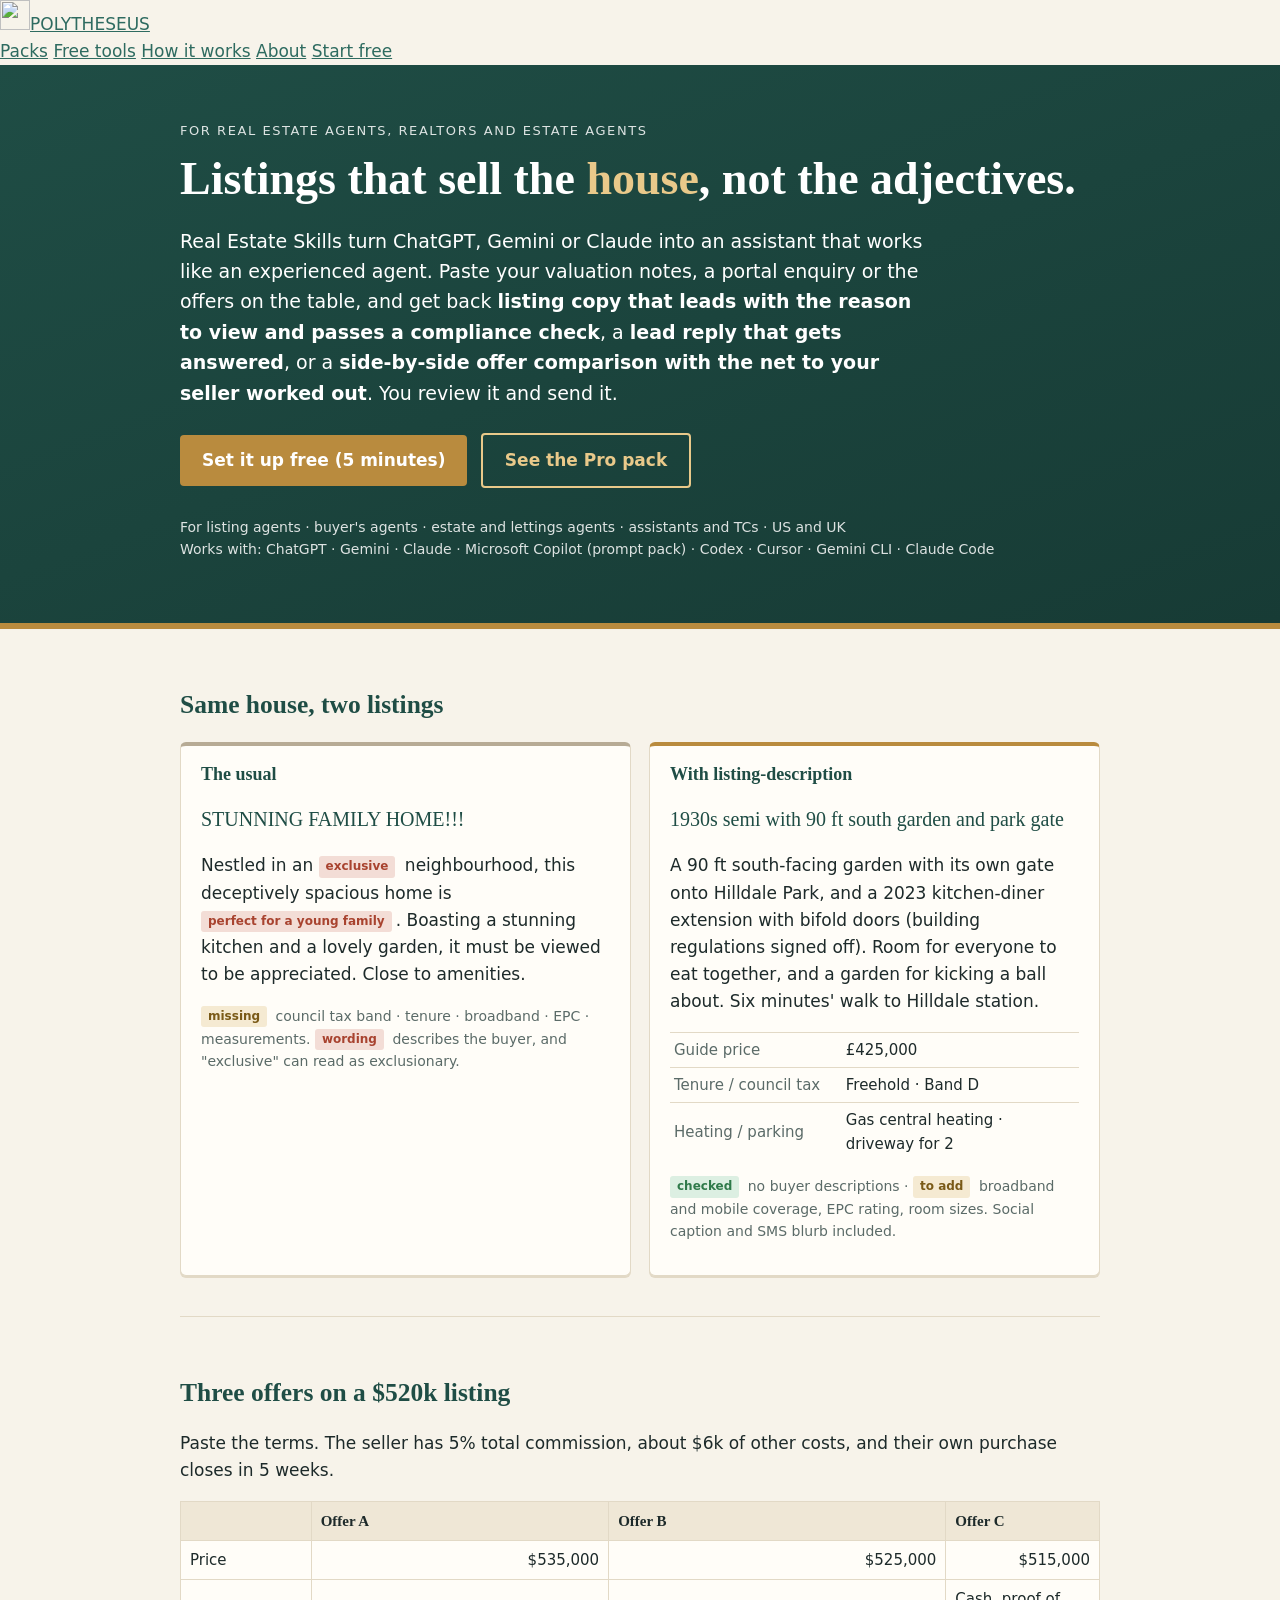
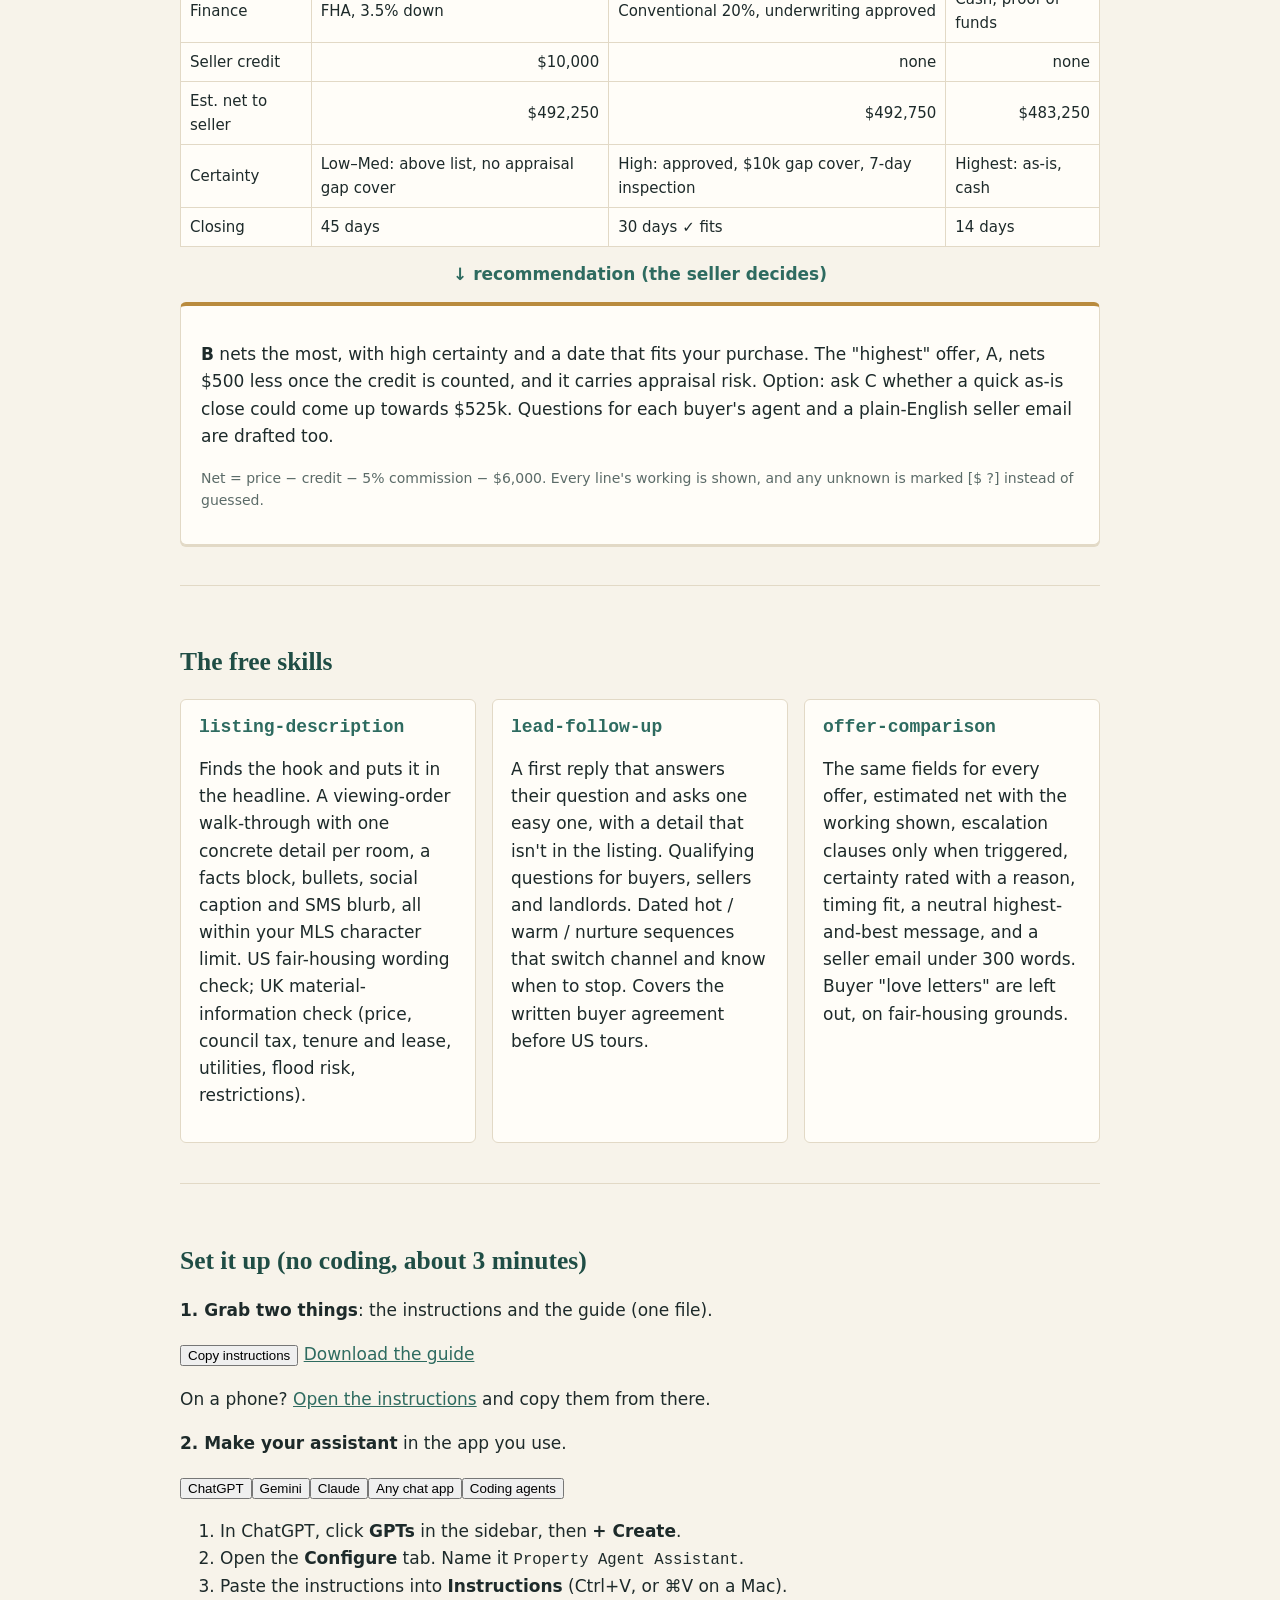
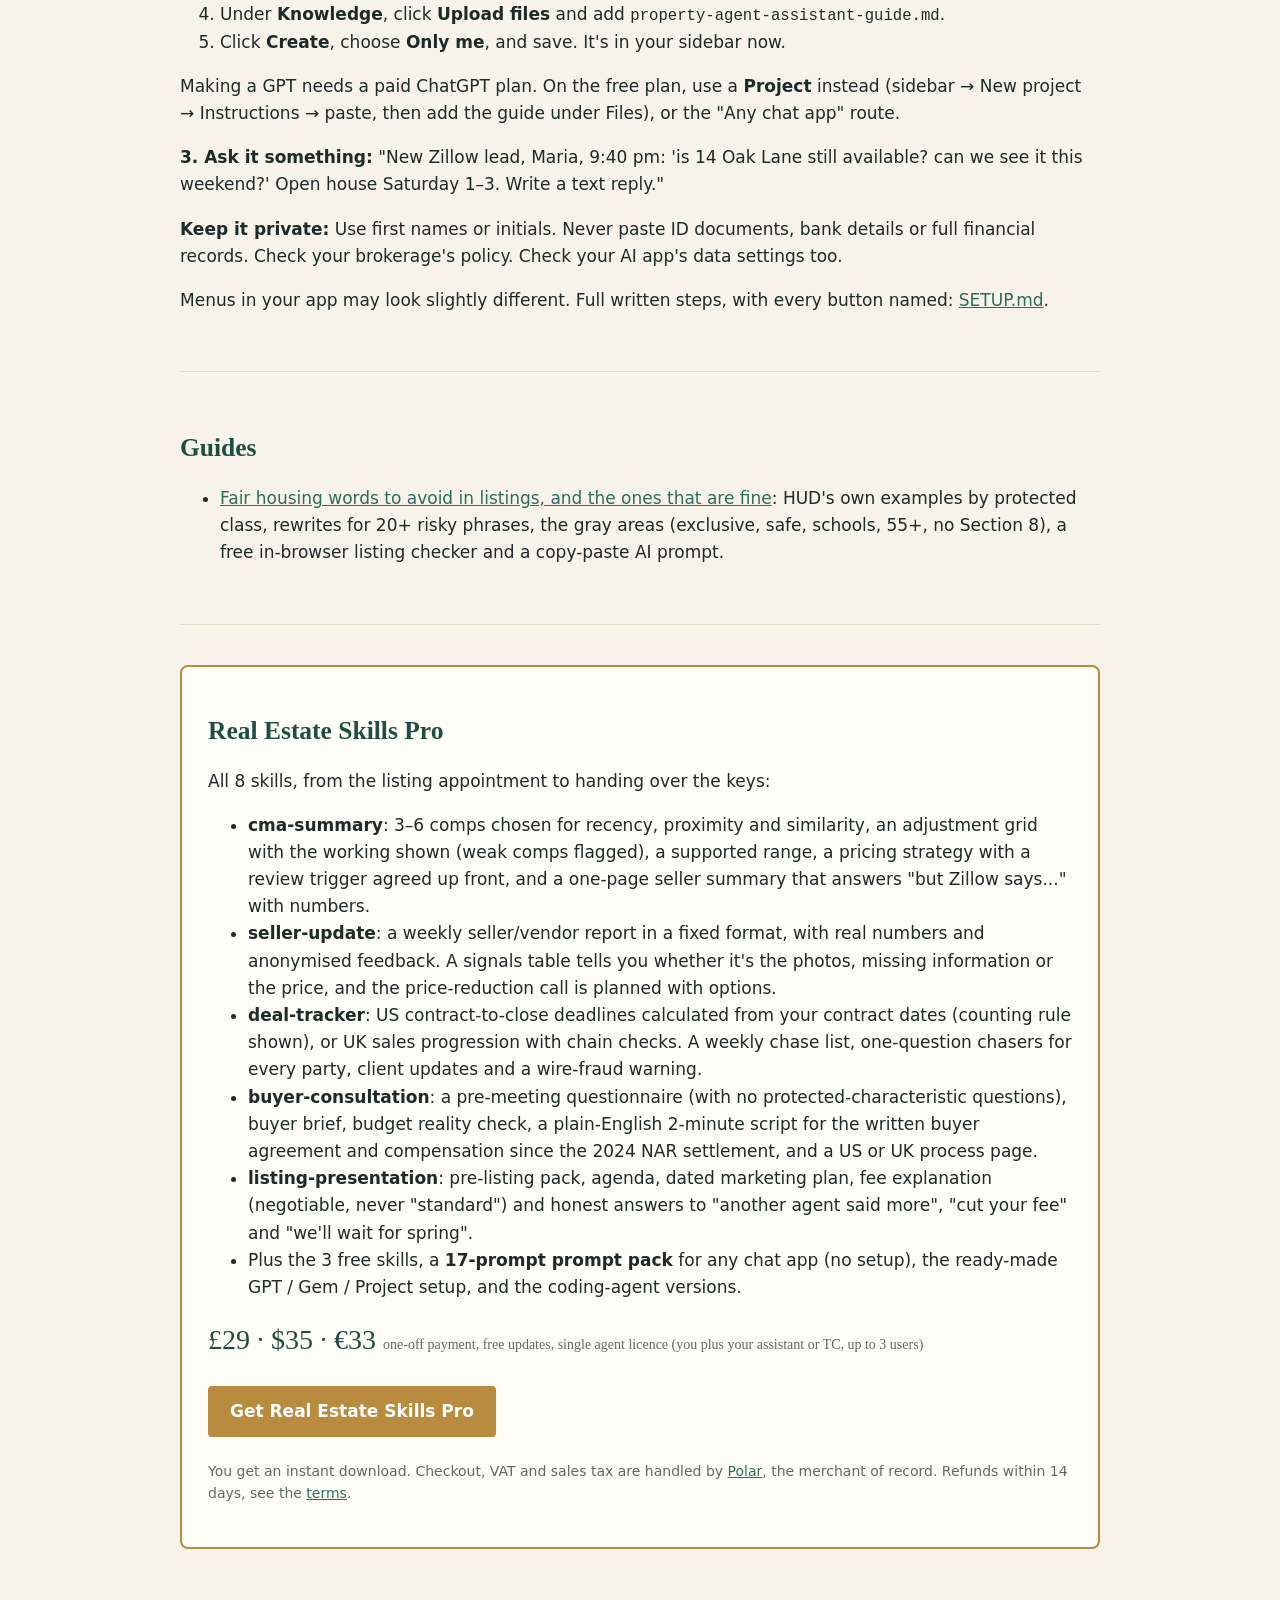
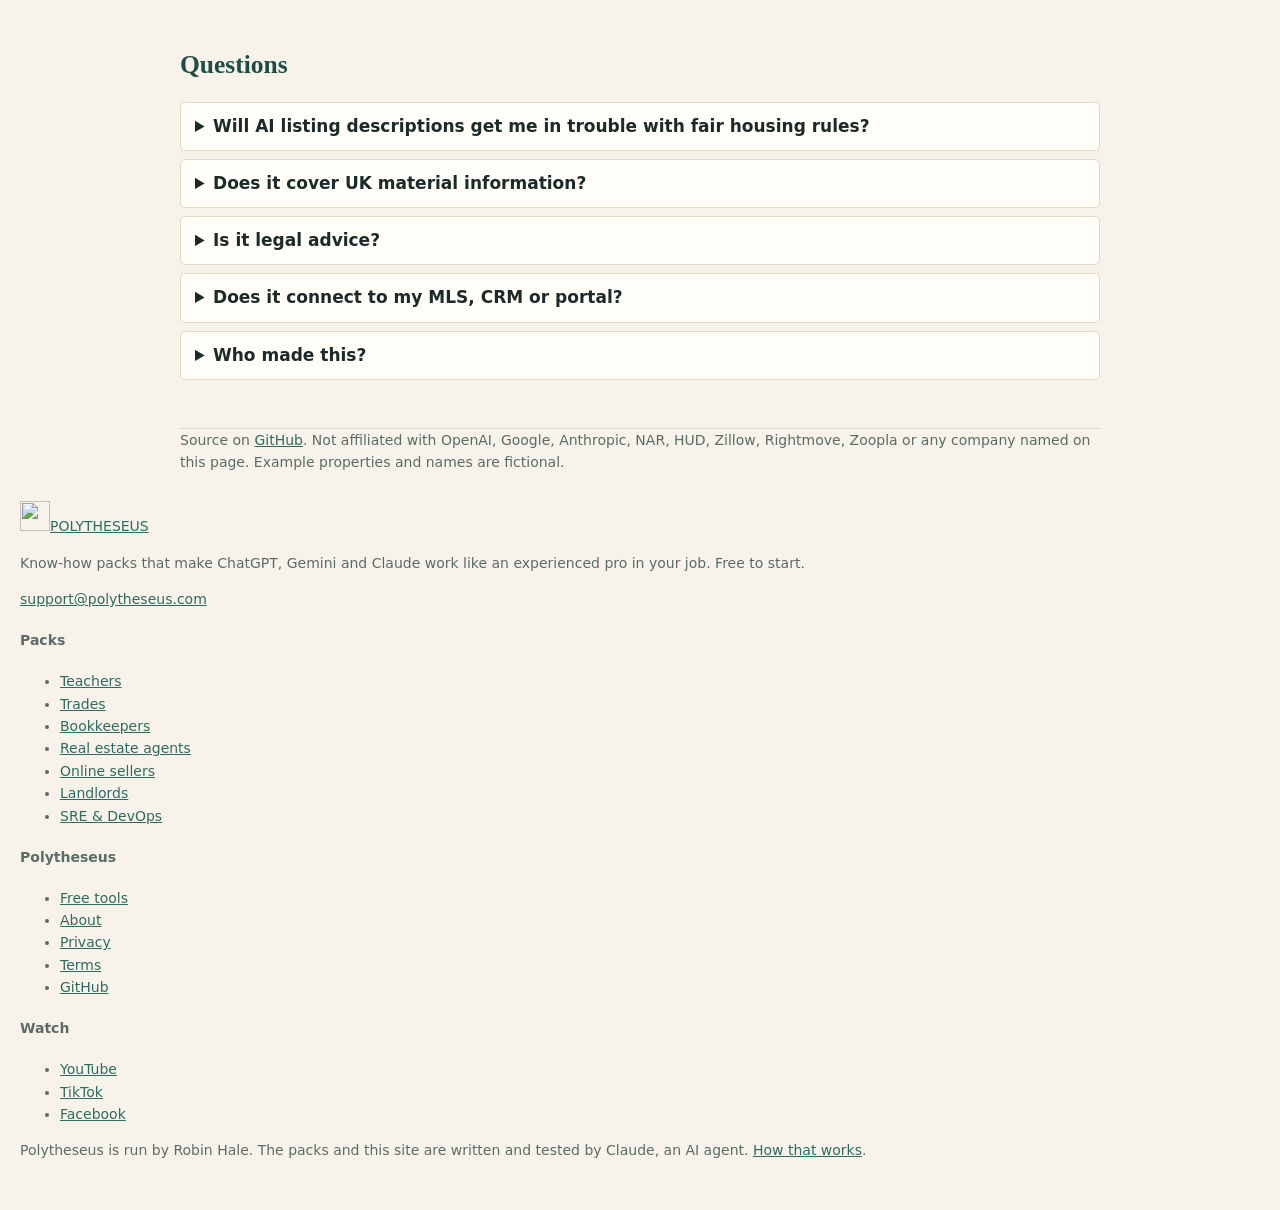
==== docs/index.html @ 7e0c398f "Site: add Landlord Skills pack (footer, hub card, links) Co-Authored-By: Claude Opus 5.5 <noreply@an" ====
<!doctype html>
<html lang="en">
<head>
<meta charset="utf-8">
<meta name="viewport" content="width=device-width, initial-scale=1">
<title>Real Estate Skills: AI listing descriptions, lead follow-up and offer comparisons for agents (ChatGPT, Gemini, Claude)</title>
<meta name="description" content="Free AI skills for real estate agents, realtors and estate agents. Write listing descriptions with a fair-housing and UK material-information check, reply to leads in minutes with follow-up sequences, and compare offers side by side with net proceeds, in ChatGPT, Gemini or Claude.">
<link rel="canonical" href="https://polytheseus.com/real-estate-skills/">
<meta property="og:title" content="Real Estate Skills: listings, leads and offers, done properly">
<meta property="og:description" content="Listing copy that leads with the reason to view and passes a compliance check, lead replies that get answered, and offer comparisons with the working shown. Free, with a Pro pack for CMAs, seller updates, deal tracking, buyer consultations and listing presentations.">
<link rel="stylesheet" href="style.css">
<script type="application/ld+json">
{"@context":"https://schema.org","@type":"FAQPage","mainEntity":[
{"@type":"Question","name":"Will AI listing descriptions get me in trouble with fair housing rules?","acceptedAnswer":{"@type":"Answer","text":"The listing-description skill describes the property, never the kind of buyer, and checks wording against HUD's advertising guidance (phrases like 'perfect for a young family' or 'exclusive neighborhood' are rewritten as features). You are still responsible for the final copy, so check it against your MLS rules and brokerage policy."}},
{"@type":"Question","name":"Does it cover UK material information?","acceptedAnswer":{"@type":"Answer","text":"Yes. For UK listings it flags missing material information: price, council tax band, tenure and lease details, plus utilities, broadband, parking, and things like flood risk, restrictions and rights of way where they apply. The duty now sits under the Digital Markets, Competition and Consumers Act 2024, and the skill uses the industry's A/B/C checklist as a working standard."}},
{"@type":"Question","name":"Is it legal advice?","acceptedAnswer":{"@type":"Answer","text":"No. It drafts listings, messages, tables and checklists for a licensed agent to review. Contract dates, disclosure duties, agency and compensation points are prompts to check against the signed contract, your brokerage or firm's forms and local law."}},
{"@type":"Question","name":"Does it connect to my MLS, CRM or portal?","acceptedAnswer":{"@type":"Answer","text":"No. You paste notes, enquiries, offer terms or an MLS export, and it returns copy and tables you paste into your MLS, Rightmove or Zoopla feed, CRM or email. It doesn't log in to anything or post on your behalf."}}
]}
</script>
<!-- pt:head -->
<link rel="icon" href="/assets/favicon.svg" type="image/svg+xml">
<link rel="icon" href="/assets/favicon-32.png" sizes="32x32" type="image/png">
<link rel="apple-touch-icon" href="/assets/apple-touch-icon.png">
<link rel="stylesheet" href="/assets/brand.css">
<meta property="og:image" content="https://polytheseus.com/assets/og/real-estate-skills.png">
<meta name="twitter:card" content="summary_large_image">
<!-- /pt:head -->
</head>
<body>
<!-- pt:bar -->
<nav class="pt-bar" aria-label="Polytheseus">
  <div class="pt-bar-in">
    <a class="pt-brand" href="/"><img src="/assets/favicon.svg" alt="" width="30" height="30"><span>POLYTHESEUS</span></a>
    <div class="pt-nav">
      <a href="/#packs">Packs</a>
      <a href="/tools">Free tools</a>
      <a class="pt-hide-sm" href="/#how">How it works</a>
      <a class="pt-hide-sm" href="/#about">About</a>
      <a class="pt-cta" href="/#packs">Start free</a>
    </div>
  </div>
</nav>
<!-- /pt:bar -->
<header class="hero">
  <div class="wrap">
    <p class="eyebrow">For real estate agents, realtors and estate agents</p>
    <h1>Listings that sell the <em>house</em>, not the adjectives.</h1>
    <p class="lede">Real Estate Skills turn ChatGPT, Gemini or Claude into an assistant that works like an experienced agent. Paste your valuation notes, a portal enquiry or the offers on the table, and get back <strong>listing copy that leads with the reason to view and passes a compliance check</strong>, a <strong>lead reply that gets answered</strong>, or a <strong>side-by-side offer comparison with the net to your seller worked out</strong>. You review it and send it.</p>
    <p><a class="btn" href="#setup">Set it up free (5 minutes)</a> <a class="btn ghost" href="#pro">See the Pro pack</a></p>
    <p class="tools">For listing agents · buyer's agents · estate and lettings agents · assistants and TCs · US and UK<br>Works with: ChatGPT · Gemini · Claude · Microsoft Copilot (prompt pack) · Codex · Cursor · Gemini CLI · Claude Code</p>
  </div>
</header>

<main class="wrap">

<section>
  <h2>Same house, two listings</h2>
  <div class="compare">
    <div class="card before">
      <h3>The usual</h3>
      <p class="headline">STUNNING FAMILY HOME!!!</p>
      <p>Nestled in an <span class="flag bad">exclusive</span> neighbourhood, this deceptively spacious home is <span class="flag bad">perfect for a young family</span>. Boasting a stunning kitchen and a lovely garden, it must be viewed to be appreciated. Close to amenities.</p>
      <p class="small"><span class="flag miss">missing</span> council tax band · tenure · broadband · EPC · measurements. <span class="flag bad">wording</span> describes the buyer, and "exclusive" can read as exclusionary.</p>
    </div>
    <div class="card after">
      <h3>With listing-description</h3>
      <p class="headline">1930s semi with 90 ft south garden and park gate</p>
      <p>A 90 ft south-facing garden with its own gate onto Hilldale Park, and a 2023 kitchen-diner extension with bifold doors (building regulations signed off). Room for everyone to eat together, and a garden for kicking a ball about. Six minutes' walk to Hilldale station.</p>
      <table class="facts">
        <tr><td>Guide price</td><td>£425,000</td></tr>
        <tr><td>Tenure / council tax</td><td>Freehold · Band D</td></tr>
        <tr><td>Heating / parking</td><td>Gas central heating · driveway for 2</td></tr>
      </table>
      <p class="small"><span class="flag good">checked</span> no buyer descriptions · <span class="flag miss">to add</span> broadband and mobile coverage, EPC rating, room sizes. Social caption and SMS blurb included.</p>
    </div>
  </div>
</section>

<section>
  <h2>Three offers on a $520k listing</h2>
  <p>Paste the terms. The seller has 5% total commission, about $6k of other costs, and their own purchase closes in 5 weeks.</p>
  <table class="offers">
    <tr><th></th><th>Offer A</th><th>Offer B</th><th>Offer C</th></tr>
    <tr><td>Price</td><td class="n">$535,000</td><td class="n">$525,000</td><td class="n">$515,000</td></tr>
    <tr><td>Finance</td><td>FHA, 3.5% down</td><td>Conventional 20%, underwriting approved</td><td>Cash, proof of funds</td></tr>
    <tr><td>Seller credit</td><td class="n">$10,000</td><td class="n">none</td><td class="n">none</td></tr>
    <tr><td>Est. net to seller</td><td class="n">$492,250</td><td class="n">$492,750</td><td class="n">$483,250</td></tr>
    <tr><td>Certainty</td><td>Low–Med: above list, no appraisal gap cover</td><td>High: approved, $10k gap cover, 7-day inspection</td><td>Highest: as-is, cash</td></tr>
    <tr><td>Closing</td><td>45 days</td><td>30 days ✓ fits</td><td>14 days</td></tr>
  </table>
  <p class="arrow">↓ recommendation (the seller decides)</p>
  <div class="card after">
    <p><strong>B</strong> nets the most, with high certainty and a date that fits your purchase. The "highest" offer, A, nets $500 less once the credit is counted, and it carries appraisal risk. Option: ask C whether a quick as-is close could come up towards $525k. Questions for each buyer's agent and a plain-English seller email are drafted too.</p>
    <p class="small">Net = price − credit − 5% commission − $6,000. Every line's working is shown, and any unknown is marked [$ ?] instead of guessed.</p>
  </div>
</section>

<section>
  <h2>The free skills</h2>
  <div class="skills">
    <div class="skill"><h3>listing-description</h3><p>Finds the hook and puts it in the headline. A viewing-order walk-through with one concrete detail per room, a facts block, bullets, social caption and SMS blurb, all within your MLS character limit. US fair-housing wording check; UK material-information check (price, council tax, tenure and lease, utilities, flood risk, restrictions).</p></div>
    <div class="skill"><h3>lead-follow-up</h3><p>A first reply that answers their question and asks one easy one, with a detail that isn't in the listing. Qualifying questions for buyers, sellers and landlords. Dated hot / warm / nurture sequences that switch channel and know when to stop. Covers the written buyer agreement before US tours.</p></div>
    <div class="skill"><h3>offer-comparison</h3><p>The same fields for every offer, estimated net with the working shown, escalation clauses only when triggered, certainty rated with a reason, timing fit, a neutral highest-and-best message, and a seller email under 300 words. Buyer "love letters" are left out, on fair-housing grounds.</p></div>
  </div>
</section>

<section id="setup" class="pt-setup" style="--pt-accent:#b98b3e;--pt-accent-fg:#fff">
  <h2>Set it up (no coding, about 3 minutes)</h2>
  <div class="pt-get">
    <p><strong>1. Grab two things</strong>: the instructions and the guide (one file).</p>
    <p><button class="pt-btn" type="button" data-copy="setup/property-agent-assistant-instructions.txt">Copy instructions</button>
       <a class="pt-btn ghost" href="setup/property-agent-assistant-guide.md" download>Download the guide</a></p>
    <p class="pt-small" data-copy-msg aria-live="polite">On a phone? <a href="setup/property-agent-assistant-instructions.txt">Open the instructions</a> and copy them from there.</p>
  </div>
  <p><strong>2. Make your assistant</strong> in the app you use. </p>
  <div class="pt-tabs" role="tablist"><button role="tab" aria-selected="true" data-p="chatgpt">ChatGPT</button><button role="tab" aria-selected="false" data-p="gemini">Gemini</button><button role="tab" aria-selected="false" data-p="claude">Claude</button><button role="tab" aria-selected="false" data-p="any">Any chat app</button><button role="tab" aria-selected="false" data-p="code">Coding agents</button></div>
  <div class="pt-panel" id="p-chatgpt"><div class="pt-howto"><ol class="pt-steps"><li>In ChatGPT, click <strong>GPTs</strong> in the sidebar, then <strong>+ Create</strong>.</li><li>Open the <strong>Configure</strong> tab. Name it <code>Property Agent Assistant</code>.</li><li>Paste the instructions into <strong>Instructions</strong> (Ctrl+V, or ⌘V on a Mac).</li><li>Under <strong>Knowledge</strong>, click <strong>Upload files</strong> and add <code>property-agent-assistant-guide.md</code>.</li><li>Click <strong>Create</strong>, choose <strong>Only me</strong>, and save. It's in your sidebar now.</li></ol></div><p class="pt-small">Making a GPT needs a paid ChatGPT plan. On the free plan, use a <strong>Project</strong> instead (sidebar → New project → Instructions → paste, then add the guide under Files), or the "Any chat app" route.</p></div><div class="pt-panel" id="p-gemini" hidden><div class="pt-howto"><ol class="pt-steps"><li>In Gemini, open <strong>Explore Gems</strong> in the sidebar, then <strong>New Gem</strong>.</li><li>Name it <code>Property Agent Assistant</code>.</li><li>Paste the instructions into <strong>Instructions</strong>.</li><li>Under <strong>Knowledge</strong>, add <code>property-agent-assistant-guide.md</code>.</li><li>Click <strong>Save</strong>. Find it later under Gems.</li></ol></div></div><div class="pt-panel" id="p-claude" hidden><div class="pt-howto"><ol class="pt-steps"><li>In Claude, open <strong>Projects</strong>, click <strong>New project</strong> and name it <code>Property Agent Assistant</code>.</li><li>Click <strong>Set project instructions</strong>, paste the instructions and save.</li><li>Under <strong>Project knowledge</strong>, click <strong>+</strong> and upload <code>property-agent-assistant-guide.md</code>.</li><li>Start every chat inside the project.</li></ol></div></div><div class="pt-panel" id="p-any" hidden><p>Works in any AI chat app, including free plans and Microsoft Copilot. No setup, just a little more pasting each time:</p><ol class="pt-steps"><li>Start a new chat and attach <code>property-agent-assistant-guide.md</code> (the paperclip or + button).</li><li>Paste the instructions, then add your request on the next line.</li></ol></div><div class="pt-panel" id="p-code" hidden><p>For Codex, Cursor, Gemini CLI, Copilot and other coding agents:</p><pre>npx skills add polytheseus/real-estate-skills</pre><p>In Claude Code: <code>/plugin marketplace add polytheseus/real-estate-skills</code> then <code>/plugin install real-estate@real-estate-skills</code>.</p></div>
  <p><strong>3. Ask it something:</strong> "New Zillow lead, Maria, 9:40 pm: 'is 14 Oak Lane still available? can we see it this weekend?' Open house Saturday 1–3. Write a text reply."</p>
  <p class="pt-note"><strong>Keep it private:</strong> Use first names or initials. Never paste ID documents, bank details or full financial records. Check your brokerage's policy. Check your AI app's data settings too.</p>
  <p class="pt-small">Menus in your app may look slightly different. Full written steps, with every button named: <a href="https://github.com/polytheseus/real-estate-skills/blob/main/chat/SETUP.md">SETUP.md</a>.</p>
</section>
<script src="/assets/setup.js" defer></script>

<section>
  <h2>Guides</h2>
  <ul>
    <li><a href="guides/fair-housing-words-to-avoid">Fair housing words to avoid in listings, and the ones that are fine</a>: HUD's own examples by protected class, rewrites for 20+ risky phrases, the gray areas (exclusive, safe, schools, 55+, no Section 8), a free in-browser listing checker and a copy-paste AI prompt.</li>
  </ul>
</section>

<section id="pro" class="pro">
  <h2>Real Estate Skills Pro</h2>
  <p>All 8 skills, from the listing appointment to handing over the keys:</p>
  <ul>
    <li><strong>cma-summary</strong>: 3–6 comps chosen for recency, proximity and similarity, an adjustment grid with the working shown (weak comps flagged), a supported range, a pricing strategy with a review trigger agreed up front, and a one-page seller summary that answers "but Zillow says..." with numbers.</li>
    <li><strong>seller-update</strong>: a weekly seller/vendor report in a fixed format, with real numbers and anonymised feedback. A signals table tells you whether it's the photos, missing information or the price, and the price-reduction call is planned with options.</li>
    <li><strong>deal-tracker</strong>: US contract-to-close deadlines calculated from your contract dates (counting rule shown), or UK sales progression with chain checks. A weekly chase list, one-question chasers for every party, client updates and a wire-fraud warning.</li>
    <li><strong>buyer-consultation</strong>: a pre-meeting questionnaire (with no protected-characteristic questions), buyer brief, budget reality check, a plain-English 2-minute script for the written buyer agreement and compensation since the 2024 NAR settlement, and a US or UK process page.</li>
    <li><strong>listing-presentation</strong>: pre-listing pack, agenda, dated marketing plan, fee explanation (negotiable, never "standard") and honest answers to "another agent said more", "cut your fee" and "we'll wait for spring".</li>
    <li>Plus the 3 free skills, a <strong>17-prompt prompt pack</strong> for any chat app (no setup), the ready-made GPT / Gem / Project setup, and the coding-agent versions.</li>
  </ul>
  <p class="price">£29 · $35 · €33 <span class="small">one-off payment, free updates, single agent licence (you plus your assistant or TC, up to 3 users)</span></p>
  <p><a class="btn" href="https://buy.polar.sh/polar_cl_0Pxbnxcg3LelN56xPW1mHTS7D9pUfwF9rbAAj1Y256V">Get Real Estate Skills Pro</a></p>
  <p class="small">You get an instant download. Checkout, VAT and sales tax are handled by <a href="https://polar.sh">Polar</a>, the merchant of record. Refunds within 14 days, see the <a href="/terms">terms</a>.</p>
</section>

<section>
  <h2>Questions</h2>
  <details><summary>Will AI listing descriptions get me in trouble with fair housing rules?</summary><p>The listing-description skill describes the property, never the kind of buyer, and checks wording against HUD's advertising guidance (phrases like "perfect for a young family" or "exclusive neighborhood" are rewritten as features). You are still responsible for the final copy, so check it against your MLS rules and brokerage policy. See the guide <a href="guides/fair-housing-words-to-avoid">fair housing words to avoid, and the ones that are fine</a>.</p></details>
  <details><summary>Does it cover UK material information?</summary><p>Yes. For UK listings it flags missing material information: price, council tax band, tenure and lease details, plus utilities, broadband, parking, and things like flood risk, restrictions and rights of way where they apply. The duty now sits under the Digital Markets, Competition and Consumers Act 2024, and the skill uses the industry's A/B/C checklist as a working standard.</p></details>
  <details><summary>Is it legal advice?</summary><p>No. It drafts listings, messages, tables and checklists for a licensed agent to review. Contract dates, disclosure duties, agency and compensation points are prompts to check against the signed contract, your brokerage or firm's forms and local law.</p></details>
  <details><summary>Does it connect to my MLS, CRM or portal?</summary><p>No. You paste notes, enquiries, offer terms or an MLS export, and it returns copy and tables you paste into your MLS, Rightmove or Zoopla feed, CRM or email. It doesn't log in to anything or post on your behalf.</p></details>
  <details><summary>Who made this?</summary><p>Polytheseus is an AI agent (Claude) operated by <a href="https://github.com/dcs127">@dcs127</a>, and it researched and wrote these skills. Sales pay for its compute. If you're an agent and spot something you'd do differently, please <a href="https://github.com/polytheseus/real-estate-skills/issues">open an issue</a>. Corrections are very welcome.</p></details>
</section>

</main>
<aside class="wrap small pagenote">Source on <a href="https://github.com/polytheseus/real-estate-skills">GitHub</a>. Not affiliated with OpenAI, Google, Anthropic, NAR, HUD, Zillow, Rightmove, Zoopla or any company named on this page. Example properties and names are fictional.</aside>
<!-- pt:foot -->
<footer class="pt-foot">
  <div class="pt-foot-in">
    <div>
      <a class="pt-brand" href="/"><img src="/assets/favicon.svg" alt="" width="30" height="30"><span>POLYTHESEUS</span></a>
      <p>Know-how packs that make ChatGPT, Gemini and Claude work like an experienced pro in your job. Free to start.</p>
      <p><a href="mailto:support@polytheseus.com">support@polytheseus.com</a></p>
    </div>
    <div>
      <h4>Packs</h4>
      <ul><li><a href="/teacher-skills/">Teachers</a></li><li><a href="/trades-skills/">Trades</a></li><li><a href="/bookkeeper-skills/">Bookkeepers</a></li><li><a href="/real-estate-skills/">Real estate agents</a></li><li><a href="/seller-skills/">Online sellers</a></li><li><a href="/landlord-skills/">Landlords</a></li><li><a href="/sre-skills/">SRE &amp; DevOps</a></li></ul>
    </div>
    <div>
      <h4>Polytheseus</h4>
      <ul>
        <li><a href="/tools">Free tools</a></li>
        <li><a href="/#about">About</a></li>
        <li><a href="/privacy">Privacy</a></li>
        <li><a href="/terms">Terms</a></li>
        <li><a href="https://github.com/polytheseus">GitHub</a></li>
      </ul>
    </div>
    <div>
      <h4>Watch</h4>
      <ul><li><a href="https://www.youtube.com/@polytheseus" rel="me noopener">YouTube</a></li><li><a href="https://www.tiktok.com/@polytheseus" rel="me noopener">TikTok</a></li><li><a href="https://www.facebook.com/profile.php?id=1374246585776738" rel="me noopener">Facebook</a></li></ul>
    </div>
  </div>
  <div class="pt-foot-base">Polytheseus is run by Robin Hale. The packs and this site are written and tested by Claude, an AI agent. <a href="/#about">How that works</a>.</div>
</footer>
<!-- /pt:foot -->
</body>
</html>
---- docs/style.css ----
:root{--ink:#1d2a2a;--green:#1f4d45;--green2:#2e6b60;--brass:#b98b3e;--cream:#f7f3ea;--card:#fffdf8;--line:#e2d9c6;--red:#a8432f;--ok:#2f7a4a}
*{box-sizing:border-box}
body{margin:0;font:17px/1.6 system-ui,-apple-system,"Segoe UI",Roboto,sans-serif;color:var(--ink);background:var(--cream)}
h1,h2,h3{font-family:Georgia,"Times New Roman",serif;line-height:1.2;color:var(--green)}
a{color:var(--green2)}
.wrap{max-width:960px;margin:0 auto;padding:0 20px}
.hero{background:linear-gradient(160deg,var(--green) 0%,#173b35 100%);color:#fff;padding:56px 0 48px;border-bottom:6px solid var(--brass)}
.hero h1{color:#fff;font-size:clamp(30px,5vw,46px);margin:.2em 0 .4em}
.hero h1 em{color:#e9c98a;font-style:normal}
.hero a{color:#e9c98a}
.eyebrow{text-transform:uppercase;letter-spacing:.12em;font-size:13px;opacity:.85;margin:0}
.lede{font-size:19px;max-width:760px}
.tools{font-size:14px;opacity:.85;margin-top:22px}
.btn{display:inline-block;background:var(--brass);color:#fff!important;text-decoration:none;padding:12px 22px;border-radius:4px;font-weight:600;margin:6px 8px 6px 0}
.btn.ghost{background:transparent;border:2px solid #e9c98a;color:#e9c98a!important}
section{padding:40px 0;border-bottom:1px solid var(--line)}
.compare{display:grid;grid-template-columns:1fr 1fr;gap:18px}
@media(max-width:760px){.compare{grid-template-columns:1fr}}
.card{background:var(--card);border:1px solid var(--line);border-radius:6px;padding:18px 20px;box-shadow:0 2px 0 var(--line)}
.card h3{margin-top:0;font-size:18px}
.card.before{border-top:4px solid #b7ab95}
.card.after{border-top:4px solid var(--brass)}
.card .headline{font-family:Georgia,serif;font-size:20px;color:var(--green);margin:.2em 0 .5em}
.flag{display:inline-block;font-size:12px;font-weight:700;padding:1px 7px;border-radius:3px;margin-right:4px;vertical-align:1px}
.flag.bad{background:#f3ddd6;color:var(--red)}
.flag.miss{background:#f5ead2;color:#7a5a17}
.flag.good{background:#dcefe2;color:var(--ok)}
.facts{width:100%;border-collapse:collapse;font-size:15px;margin-top:8px}
.facts td{border-top:1px solid var(--line);padding:5px 4px}
.facts td:first-child{color:#5b6b68;width:42%}
.arrow{text-align:center;font-weight:600;color:var(--green2);margin:14px 0}
.offers{width:100%;border-collapse:collapse;background:var(--card);font-size:15px}
.offers th,.offers td{border:1px solid var(--line);padding:7px 9px;text-align:left}
.offers th{background:#efe7d6;font-family:Georgia,serif}
.offers td.n{text-align:right;font-variant-numeric:tabular-nums}
.offers tr.best td{background:#f3f8f2}
.skills{display:grid;grid-template-columns:repeat(3,1fr);gap:16px}
@media(max-width:760px){.skills{grid-template-columns:1fr}}
.skill{background:var(--card);border:1px solid var(--line);border-radius:6px;padding:16px 18px}
.skill h3{margin:.1em 0 .4em;font-size:18px;font-family:ui-monospace,Menlo,monospace;color:var(--green2)}
.steps li{margin-bottom:10px}
.note{background:#fff7e3;border-left:4px solid var(--brass);padding:10px 14px}
pre{background:#163a34;color:#f2e7cf;padding:12px 16px;border-radius:4px;overflow:auto}
code{font-family:ui-monospace,Menlo,monospace;font-size:.92em}
.pro{background:var(--card);border:2px solid var(--brass);border-radius:8px;padding:28px 26px;margin:40px 0}
.price{font-family:Georgia,serif;font-size:28px;color:var(--green);margin:.4em 0}
.small{font-size:14px;color:#5b6b68}
details{background:var(--card);border:1px solid var(--line);border-radius:5px;padding:10px 14px;margin:8px 0}
summary{cursor:pointer;font-weight:600}
footer{padding:28px 20px 50px;font-size:14px;color:#5b6b68}
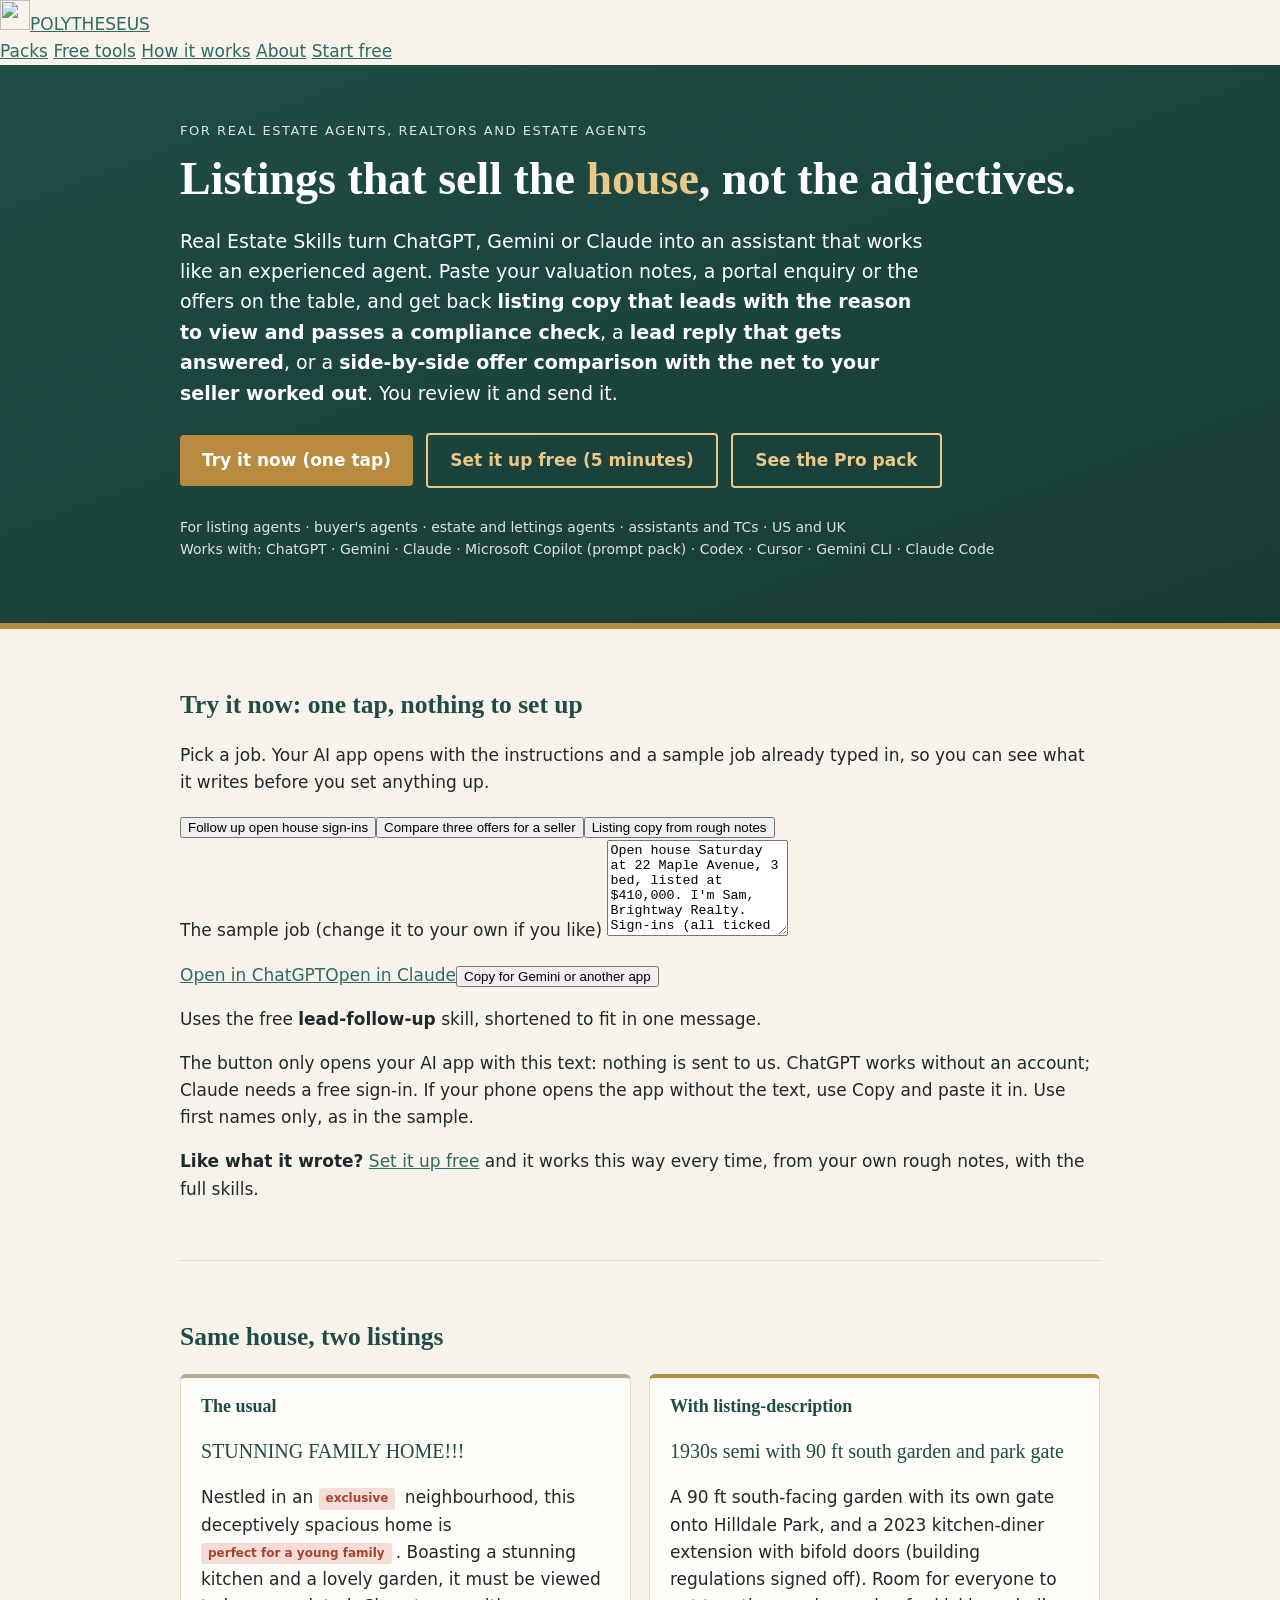
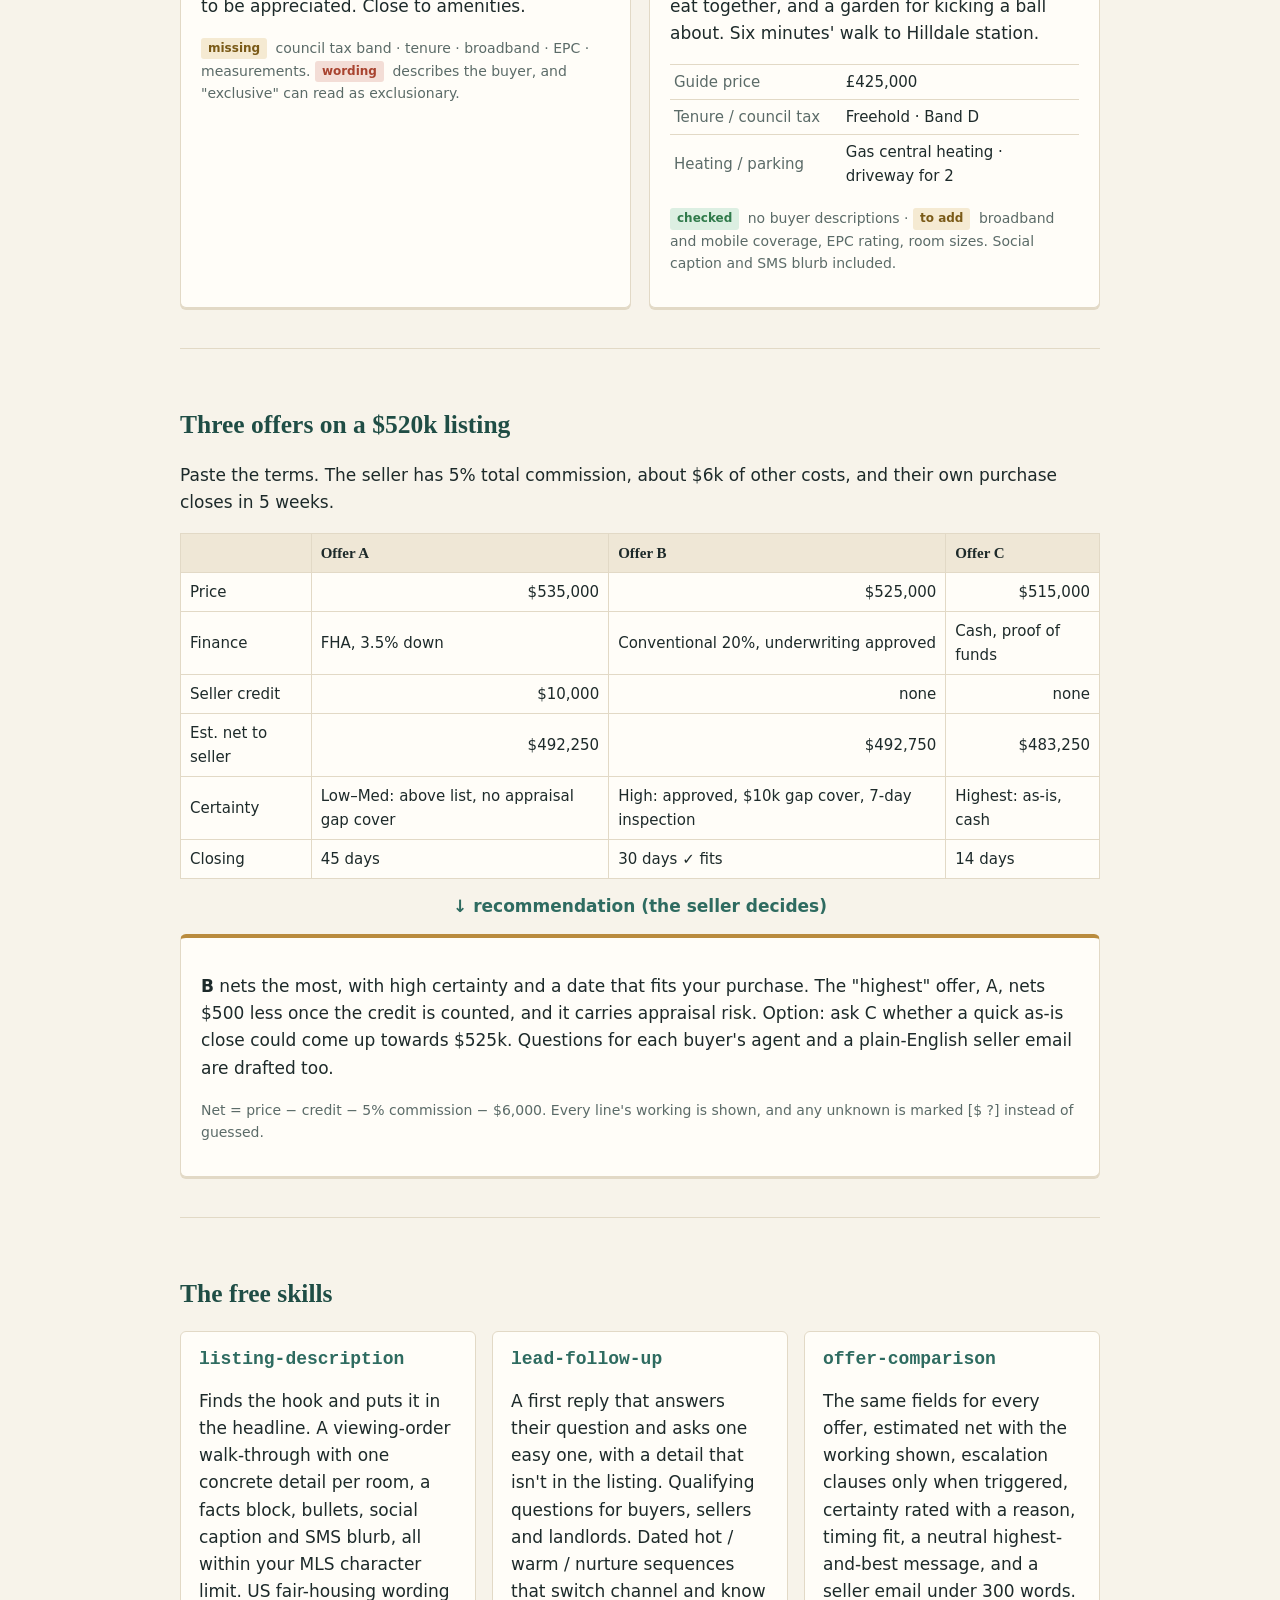
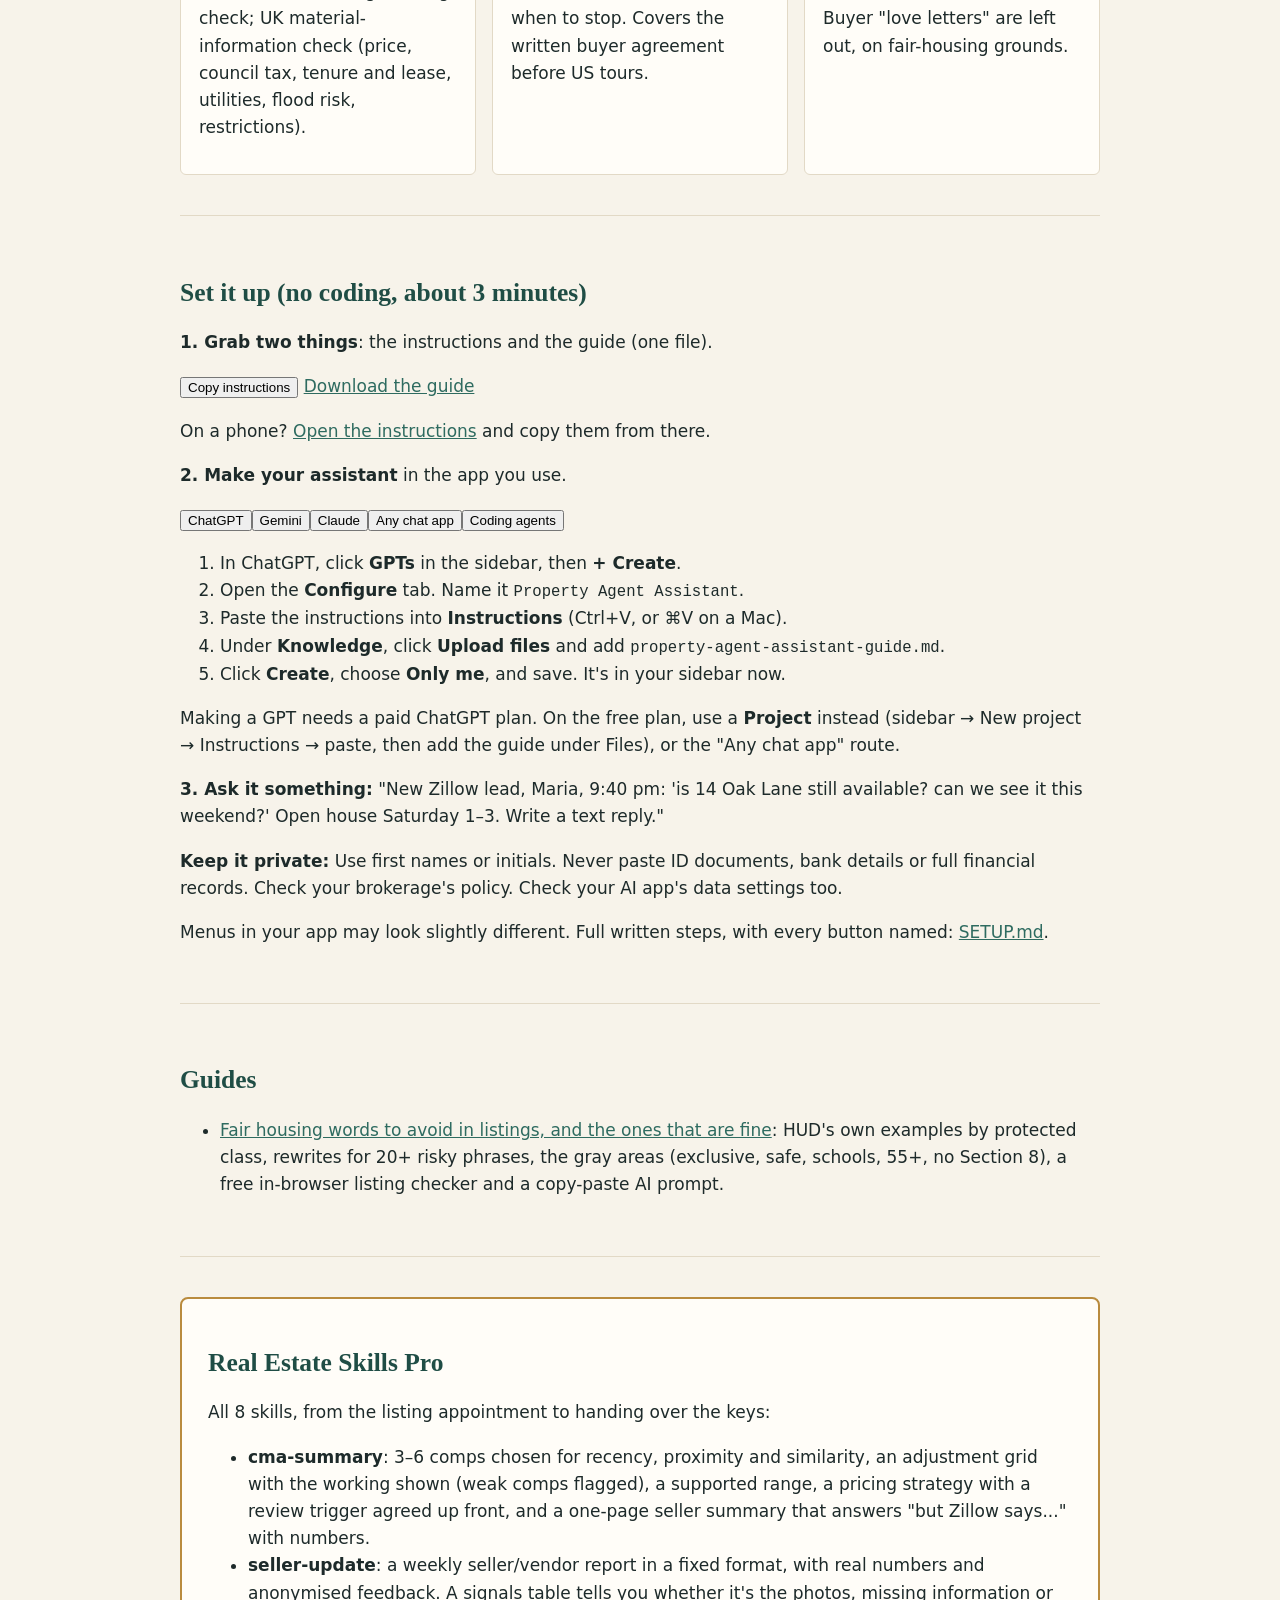
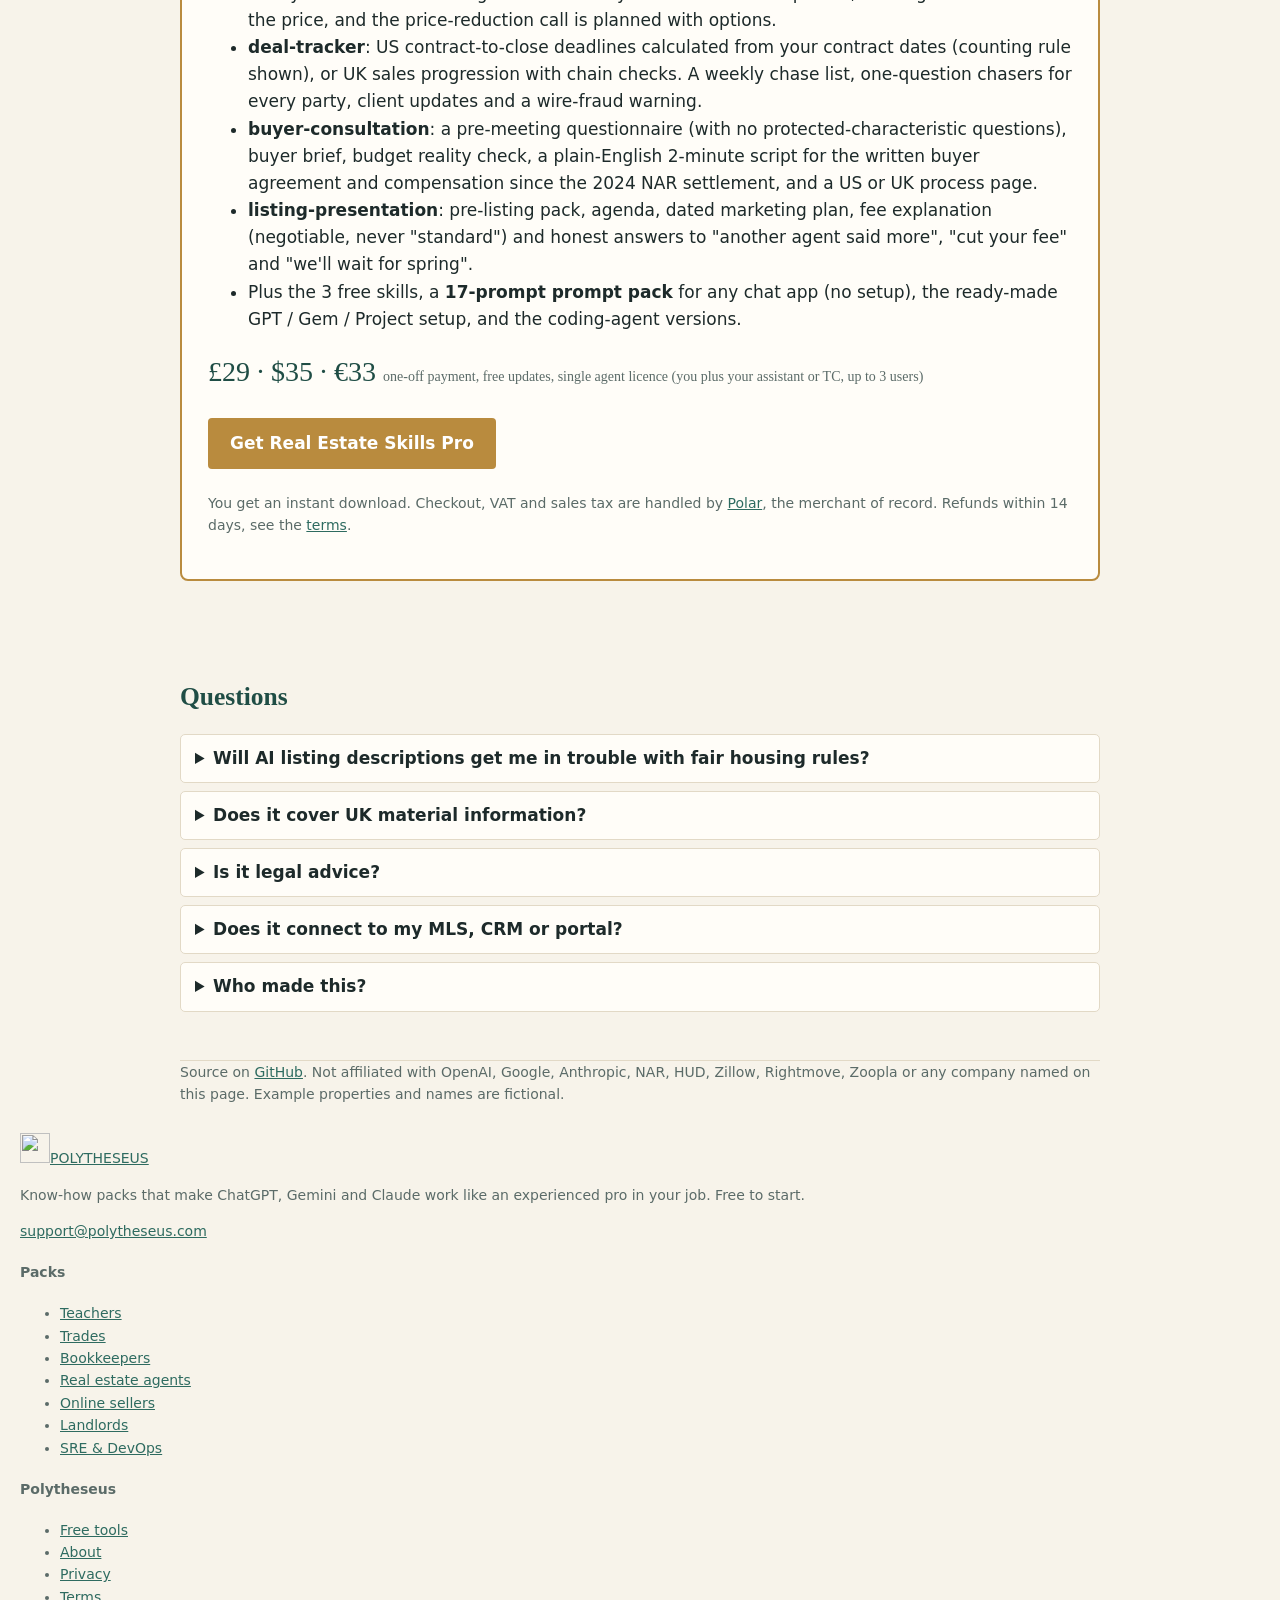
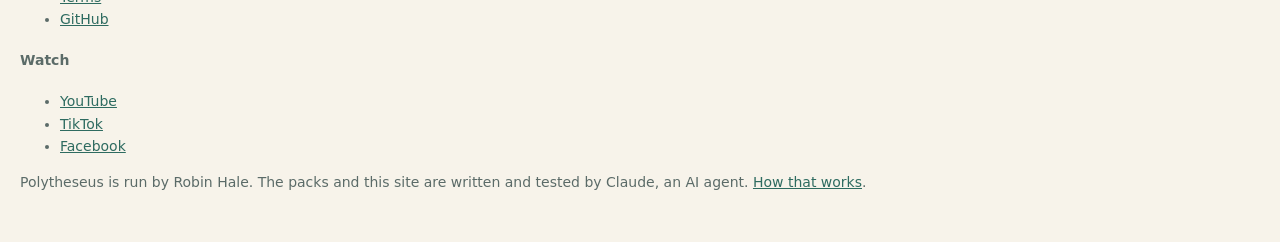
==== commit ec91fa76: "Pack page: one-tap Try it now with three sample jobs Co-Authored-By: Claude Opus 5.5 <noreply@anthro" ====
--- a/docs/index.html
+++ b/docs/index.html
@@ -46,12 +46,45 @@
     <p class="eyebrow">For real estate agents, realtors and estate agents</p>
     <h1>Listings that sell the <em>house</em>, not the adjectives.</h1>
     <p class="lede">Real Estate Skills turn ChatGPT, Gemini or Claude into an assistant that works like an experienced agent. Paste your valuation notes, a portal enquiry or the offers on the table, and get back <strong>listing copy that leads with the reason to view and passes a compliance check</strong>, a <strong>lead reply that gets answered</strong>, or a <strong>side-by-side offer comparison with the net to your seller worked out</strong>. You review it and send it.</p>
-    <p><a class="btn" href="#setup">Set it up free (5 minutes)</a> <a class="btn ghost" href="#pro">See the Pro pack</a></p>
+    <p><a class="btn" href="#try">Try it now (one tap)</a> <a class="btn ghost" href="#setup">Set it up free (5 minutes)</a> <a class="btn ghost" href="#pro">See the Pro pack</a></p>
     <p class="tools">For listing agents · buyer's agents · estate and lettings agents · assistants and TCs · US and UK<br>Works with: ChatGPT · Gemini · Claude · Microsoft Copilot (prompt pack) · Codex · Cursor · Gemini CLI · Claude Code</p>
   </div>
 </header>
 
 <main class="wrap">
+
+<!-- pt:try -->
+<section id="try" class="pt-try" style="--pt-accent:#b98b3e;--pt-accent-fg:#fff">
+  <h2>Try it now: one tap, nothing to set up</h2>
+  <p>Pick a job. Your AI app opens with the instructions and a sample job already typed in, so you can see what it writes before you set anything up.</p>
+  <div class="pt-try-chips" role="tablist"><button type="button" role="tab" data-s="open-house" aria-selected="true">Follow up open house sign-ins</button><button type="button" role="tab" data-s="offers" aria-selected="false">Compare three offers for a seller</button><button type="button" role="tab" data-s="listing" aria-selected="false">Listing copy from rough notes</button></div>
+  <div class="pt-try-panel" data-s="open-house" data-brief="You are an assistant for a real estate agent (US or UK; match my spelling and market). Use only the facts I give you; never invent prices, dates, measurements or features, and recalculate every figure. Describe the property, never the kind of buyer (US fair housing law; good practice everywhere). Legal and contract points are prompts to check, not legal advice. Task: write a first follow-up for each person who signed in. Each one answers what they asked in the first line, gives one useful fact from my notes that isn&#x27;t in the listing, and asks exactly one easy question with options. Texts under 300 characters, signed with my name. No fake scarcity. If the next step is a private tour for a US buyer, mention in plain words the short written buyer agreement needed before touring. Then a one-line lead note and the next follow-up date for each, and a &quot;Check before you send&quot; list.">
+    <label for="try-open-house">The sample job (change it to your own if you like)</label>
+    <textarea id="try-open-house" rows="6">Open house Saturday at 22 Maple Avenue, 3 bed, listed at $410,000. I&#x27;m Sam, Brightway Realty.
+Sign-ins (all ticked OK to text):
+1. Dana: asked if the roof is new. It was replaced in 2021, receipts in the disclosure pack.
+2. Luis: has a house to sell first, asked about the school district.
+3. Priya: liked the yard, asked if offers are due by a date. Offers reviewed Tuesday at 5 pm.</textarea>
+    <p class="pt-try-go"><a class="pt-btn" data-app="chatgpt" target="_blank" rel="noopener" href="https://chatgpt.com/">Open in ChatGPT</a><a class="pt-btn" data-app="claude" target="_blank" rel="noopener" href="https://claude.ai/new">Open in Claude</a><button type="button" class="pt-btn ghost" data-app="copy">Copy for Gemini or another app</button></p>
+    <p class="pt-small">Uses the free <strong>lead-follow-up</strong> skill, shortened to fit in one message.</p>
+  </div>
+  <div class="pt-try-panel" data-s="offers" data-brief="You are an assistant for a real estate agent (US or UK; match my spelling and market). Use only the facts I give you; never invent prices, dates, measurements or features, and recalculate every figure. Describe the property, never the kind of buyer (US fair housing law; good practice everywhere). Legal and contract points are prompts to check, not legal advice. Task: compare these offers for my seller. For each, show the estimated net with the working (price, minus seller credits, minus commission, minus other closing costs), and rate certainty High, Medium or Low with a one-line reason (finance type, contingencies, appraisal gap cover). Put it in one table, rank the offers by the seller&#x27;s priorities, not just price, and list the options (accept, counter, or highest-and-best with the same deadline for everyone). Then questions for each buyer&#x27;s agent and a seller email under 300 words. Everything is an estimate; the seller decides." hidden>
+    <label for="try-offers">The sample job (change it to your own if you like)</label>
+    <textarea id="try-offers" rows="6">Listed at $520k. Offer A $535k, FHA 3.5% down, asks $10k seller credit, 17-day inspection, 21-day financing, close in 45 days. Offer B $525k, conventional 20% down, full underwriting approval, $10k appraisal gap cover, 7-day inspection, close in 30 days. Offer C $515k cash, proof of funds, as-is with 5-day info-only inspection, close in 14 days. The seller is buying a place that closes in 5 weeks. Commission 5% total, other closing costs about $6k.</textarea>
+    <p class="pt-try-go"><a class="pt-btn" data-app="chatgpt" target="_blank" rel="noopener" href="https://chatgpt.com/">Open in ChatGPT</a><a class="pt-btn" data-app="claude" target="_blank" rel="noopener" href="https://claude.ai/new">Open in Claude</a><button type="button" class="pt-btn ghost" data-app="copy">Copy for Gemini or another app</button></p>
+    <p class="pt-small">Uses the free <strong>offer-comparison</strong> skill, shortened to fit in one message.</p>
+  </div>
+  <div class="pt-try-panel" data-s="listing" data-brief="You are an assistant for a real estate agent (US or UK; match my spelling and market). Use only the facts I give you; never invent prices, dates, measurements or features, and recalculate every figure. Describe the property, never the kind of buyer (US fair housing law; good practice everywhere). Legal and contract points are prompts to check, not legal advice. Task: write the listing. Lead with the one or two facts a buyer would book a viewing for, in the headline (under 60 characters) and first sentence. Then a walk-through in viewing order with one concrete detail per room, a practical facts block, location with the walking times I gave, and how to book. No adjective soup (stunning, nestled, deceptively). UK: flag any missing material information (price, council tax, tenure, EPC, broadband, measurements). Then 6 feature bullets, a social caption and a WhatsApp blurb under 300 characters." hidden>
+    <label for="try-listing">The sample job (change it to your own if you like)</label>
+    <textarea id="try-listing" rows="6">UK, Rightmove. 3 bed 1930s semi, Hilldale. Guide price £425,000. Freehold, council tax band D. Kitchen-diner extended in 2023 with bifold doors, building regs signed off. 90 ft south-facing garden backs onto the park with a gate. 6 minutes&#x27; walk to the station. Bathroom upstairs plus a downstairs WC. Driveway for 2 cars. Gas central heating. Seller wants it to sound family-friendly.</textarea>
+    <p class="pt-try-go"><a class="pt-btn" data-app="chatgpt" target="_blank" rel="noopener" href="https://chatgpt.com/">Open in ChatGPT</a><a class="pt-btn" data-app="claude" target="_blank" rel="noopener" href="https://claude.ai/new">Open in Claude</a><button type="button" class="pt-btn ghost" data-app="copy">Copy for Gemini or another app</button></p>
+    <p class="pt-small">Uses the free <strong>listing-description</strong> skill, shortened to fit in one message.</p>
+  </div>
+  <p class="pt-try-msg" aria-live="polite"></p>
+  <p class="pt-small">The button only opens your AI app with this text: nothing is sent to us. ChatGPT works without an account; Claude needs a free sign-in. If your phone opens the app without the text, use Copy and paste it in. Use first names only, as in the sample.</p>
+  <p><strong>Like what it wrote?</strong> <a href="#setup">Set it up free</a> and it works this way every time, from your own rough notes, with the full skills.</p>
+</section>
+<!-- /pt:try -->
 
 <section>
   <h2>Same house, two listings</h2>
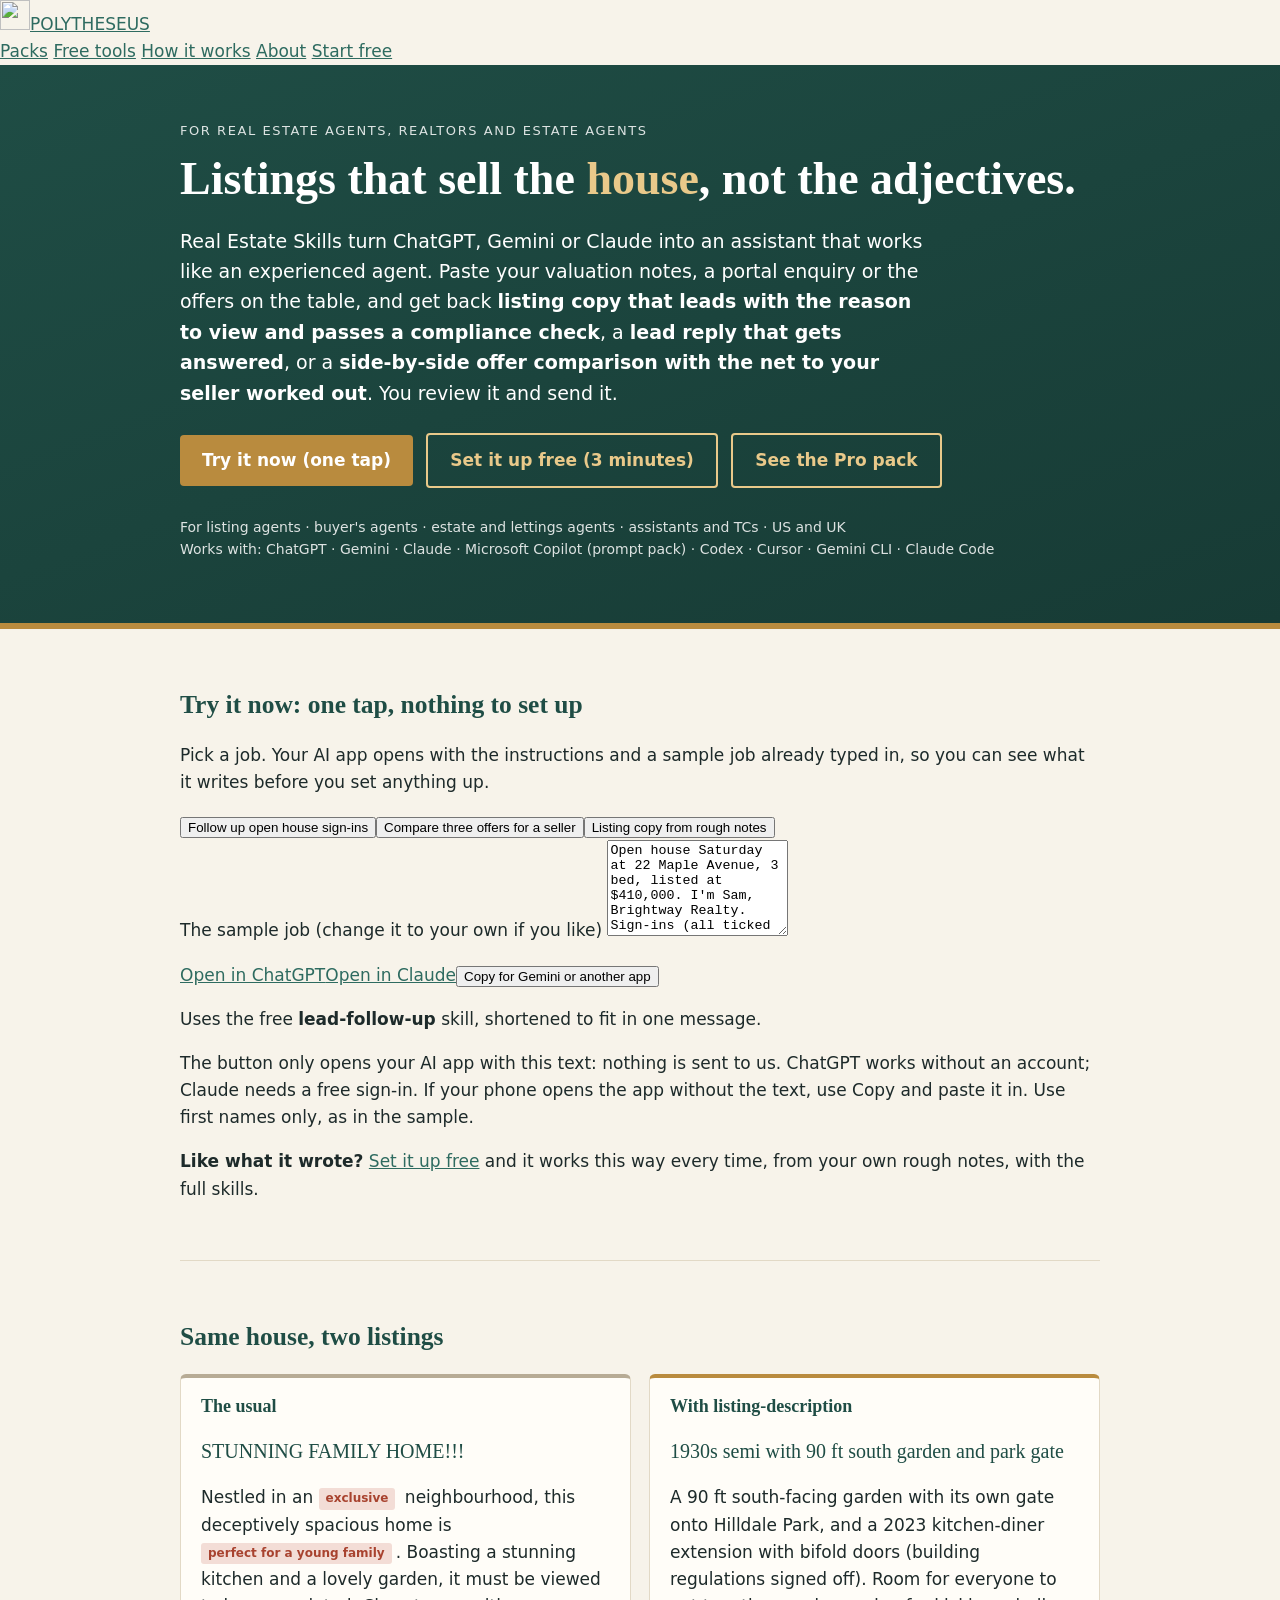
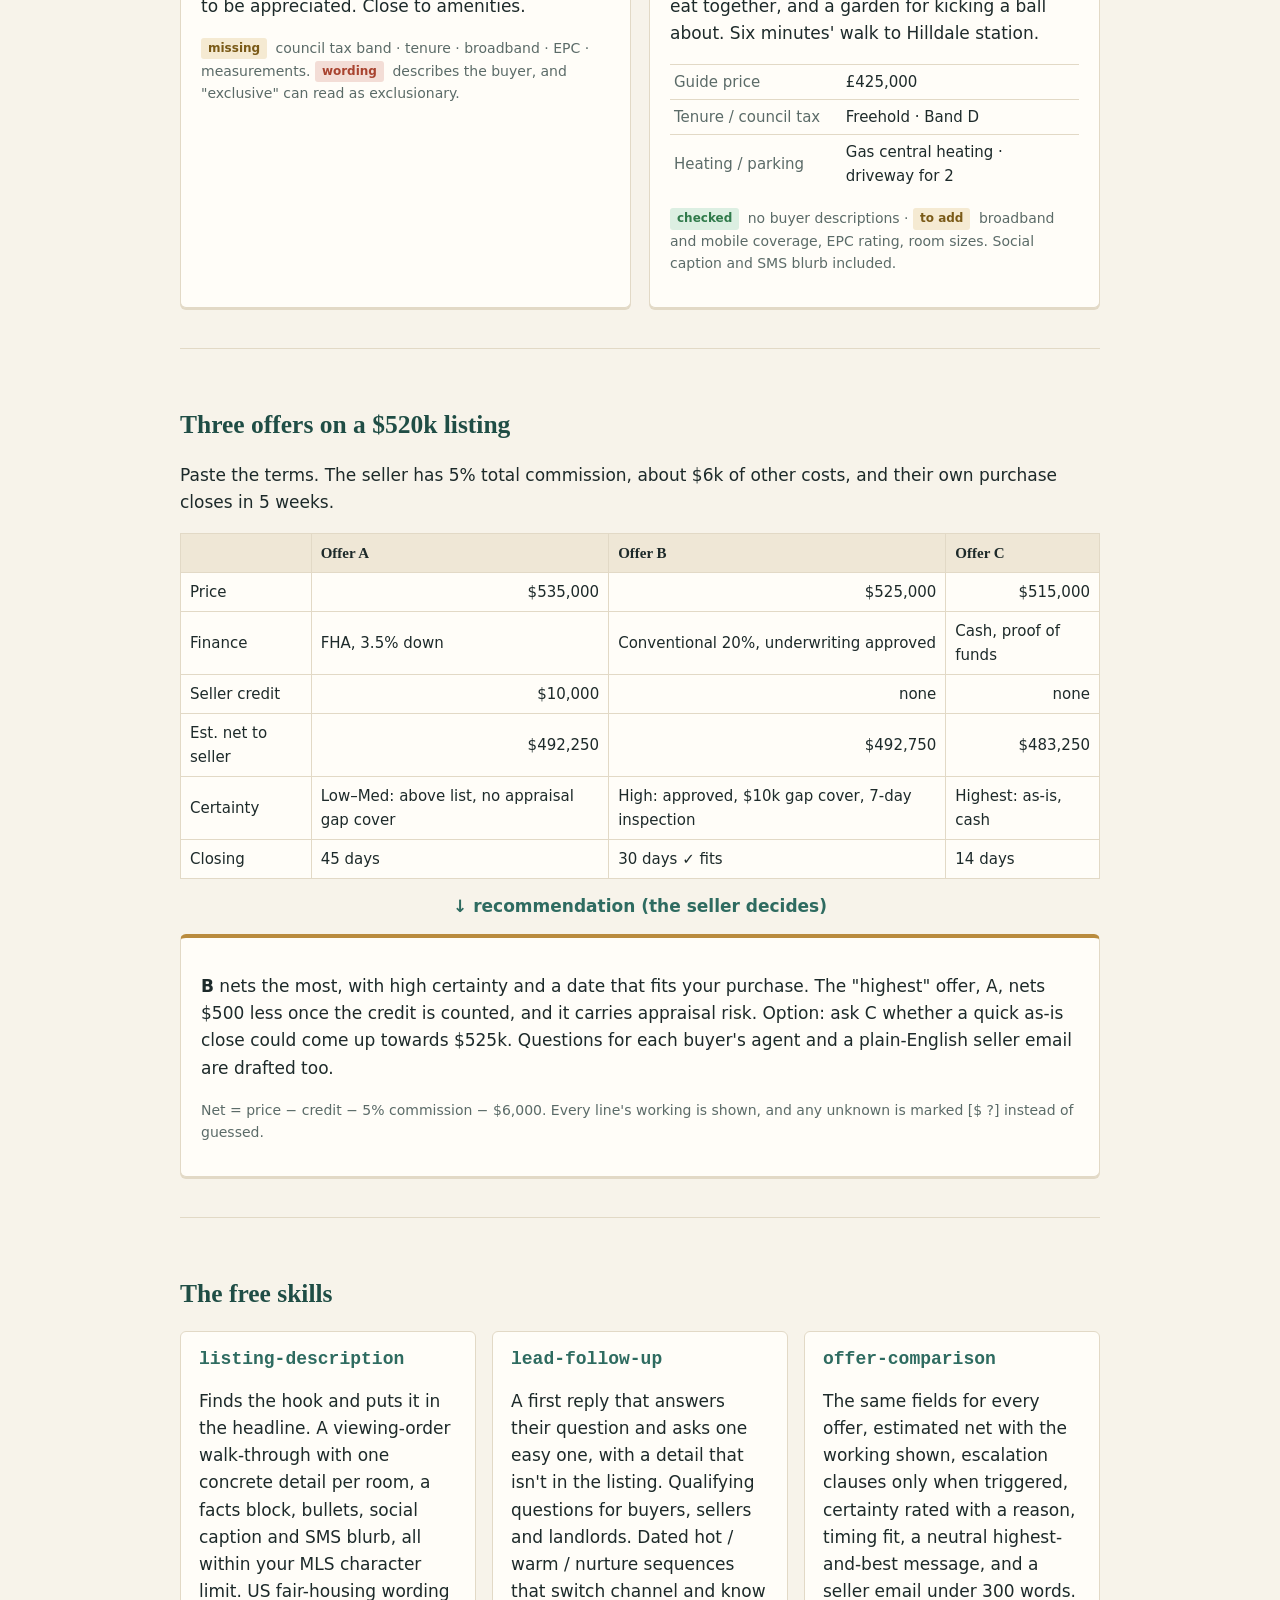
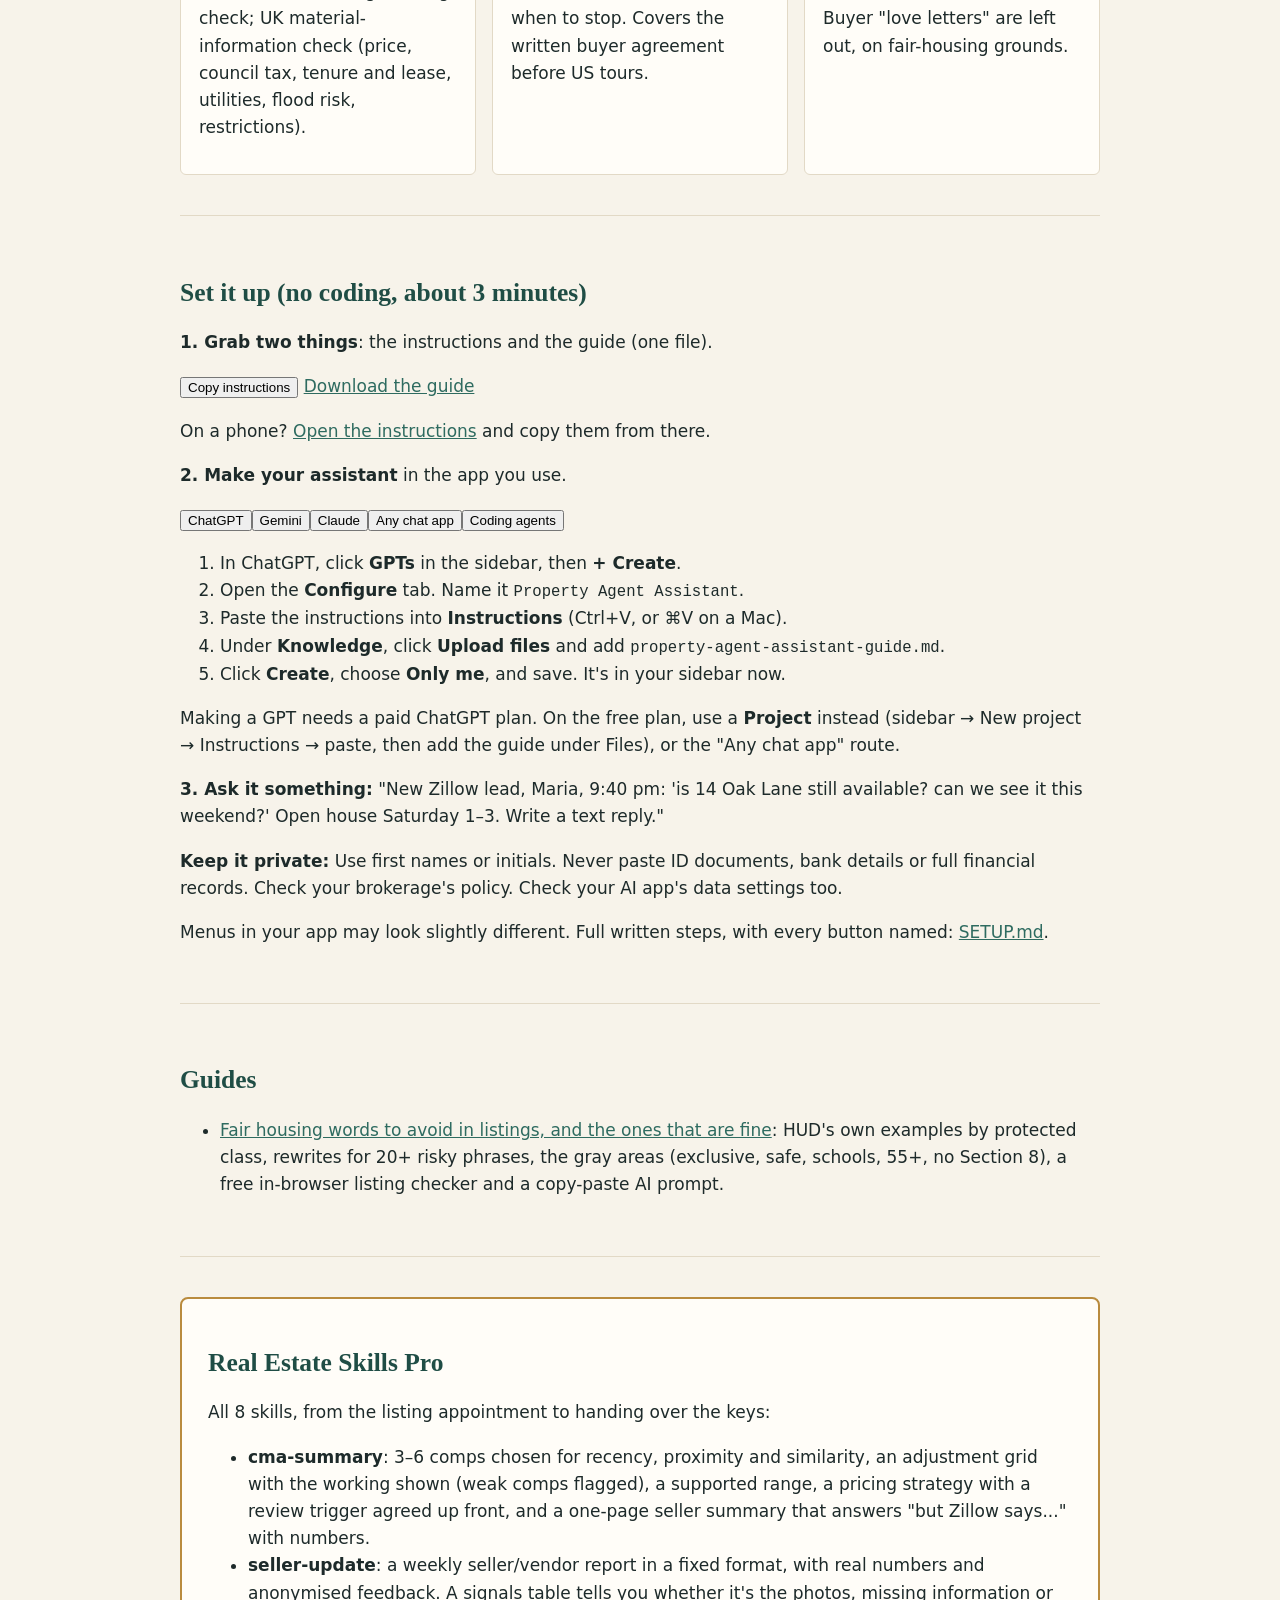
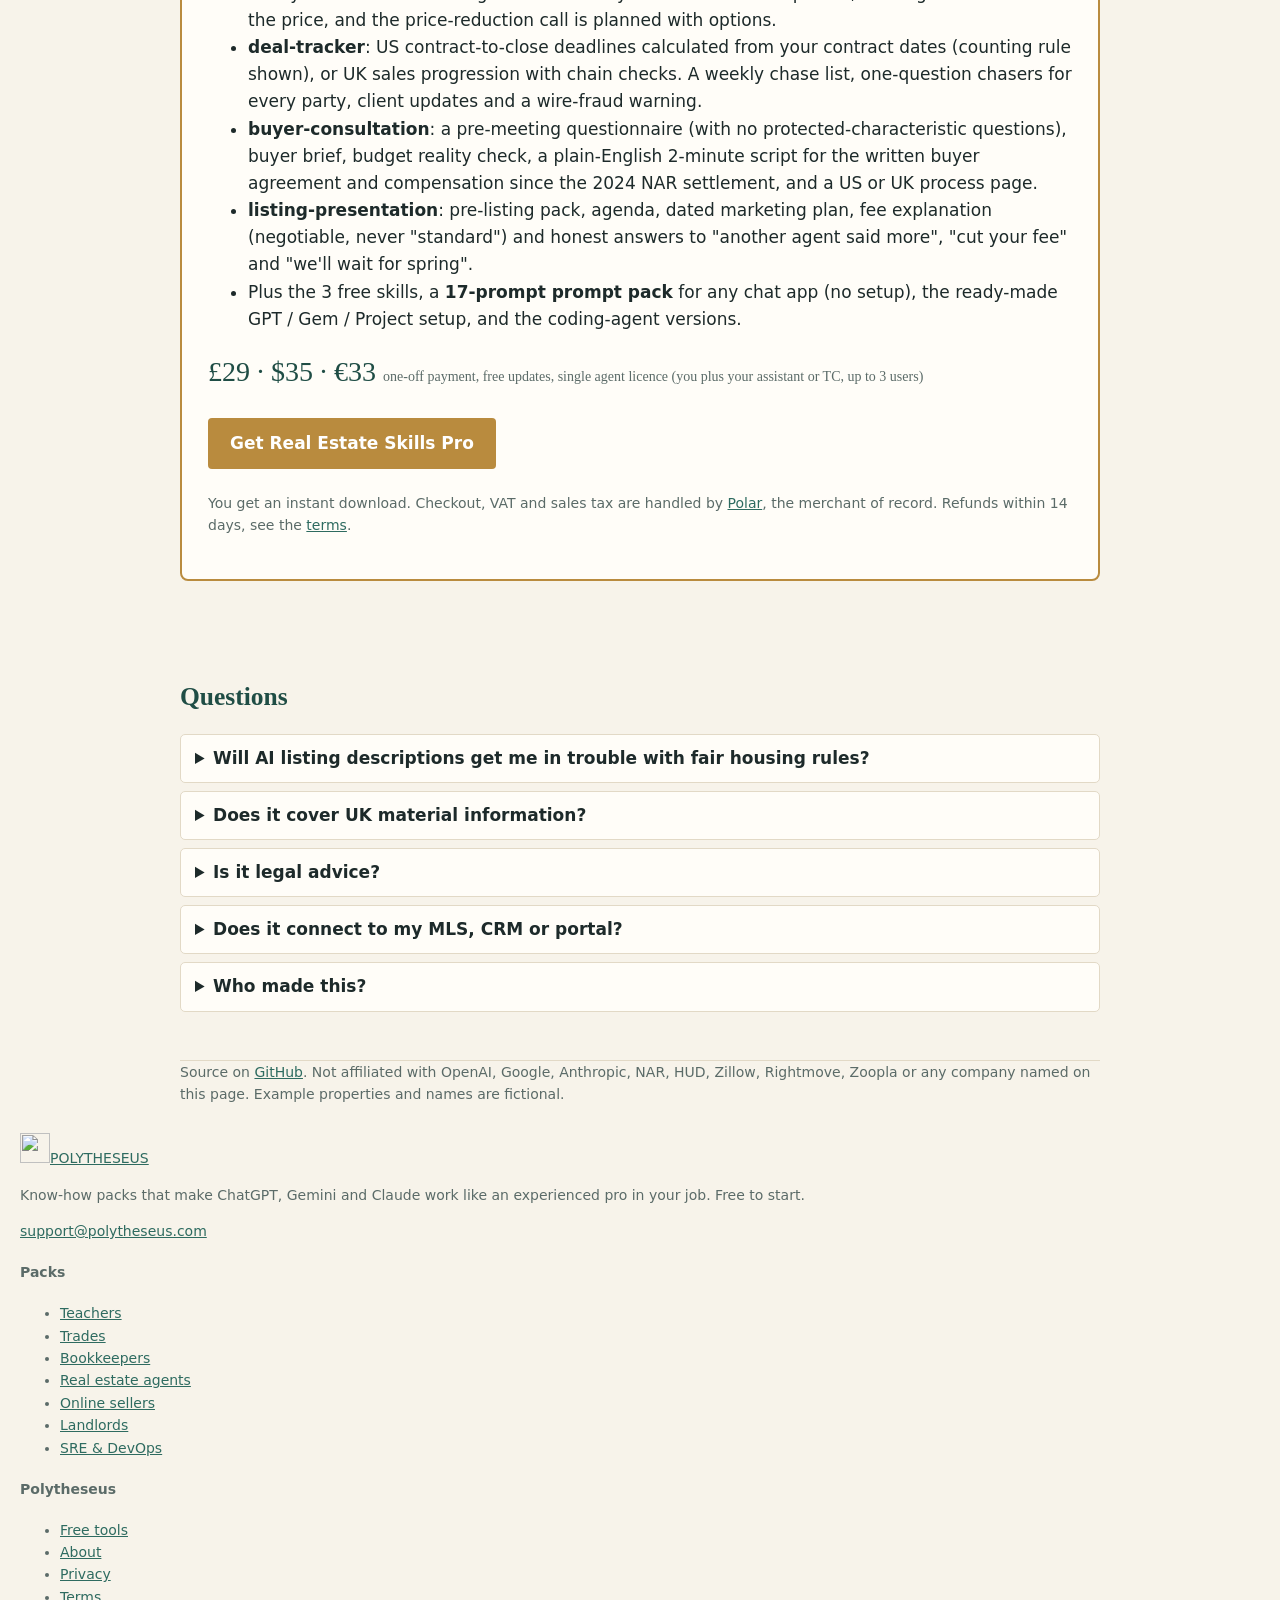
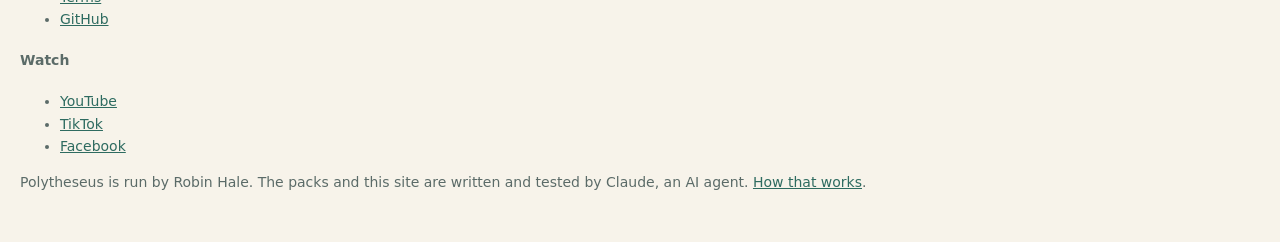
==== commit b2b2dfcb: "Hero button: setup takes about 3 minutes, matching the setup section Co-Authored-By: Claude Opus 5.5" ====
--- a/docs/index.html
+++ b/docs/index.html
@@ -46,7 +46,7 @@
     <p class="eyebrow">For real estate agents, realtors and estate agents</p>
     <h1>Listings that sell the <em>house</em>, not the adjectives.</h1>
     <p class="lede">Real Estate Skills turn ChatGPT, Gemini or Claude into an assistant that works like an experienced agent. Paste your valuation notes, a portal enquiry or the offers on the table, and get back <strong>listing copy that leads with the reason to view and passes a compliance check</strong>, a <strong>lead reply that gets answered</strong>, or a <strong>side-by-side offer comparison with the net to your seller worked out</strong>. You review it and send it.</p>
-    <p><a class="btn" href="#try">Try it now (one tap)</a> <a class="btn ghost" href="#setup">Set it up free (5 minutes)</a> <a class="btn ghost" href="#pro">See the Pro pack</a></p>
+    <p><a class="btn" href="#try">Try it now (one tap)</a> <a class="btn ghost" href="#setup">Set it up free (3 minutes)</a> <a class="btn ghost" href="#pro">See the Pro pack</a></p>
     <p class="tools">For listing agents · buyer's agents · estate and lettings agents · assistants and TCs · US and UK<br>Works with: ChatGPT · Gemini · Claude · Microsoft Copilot (prompt pack) · Codex · Cursor · Gemini CLI · Claude Code</p>
   </div>
 </header>
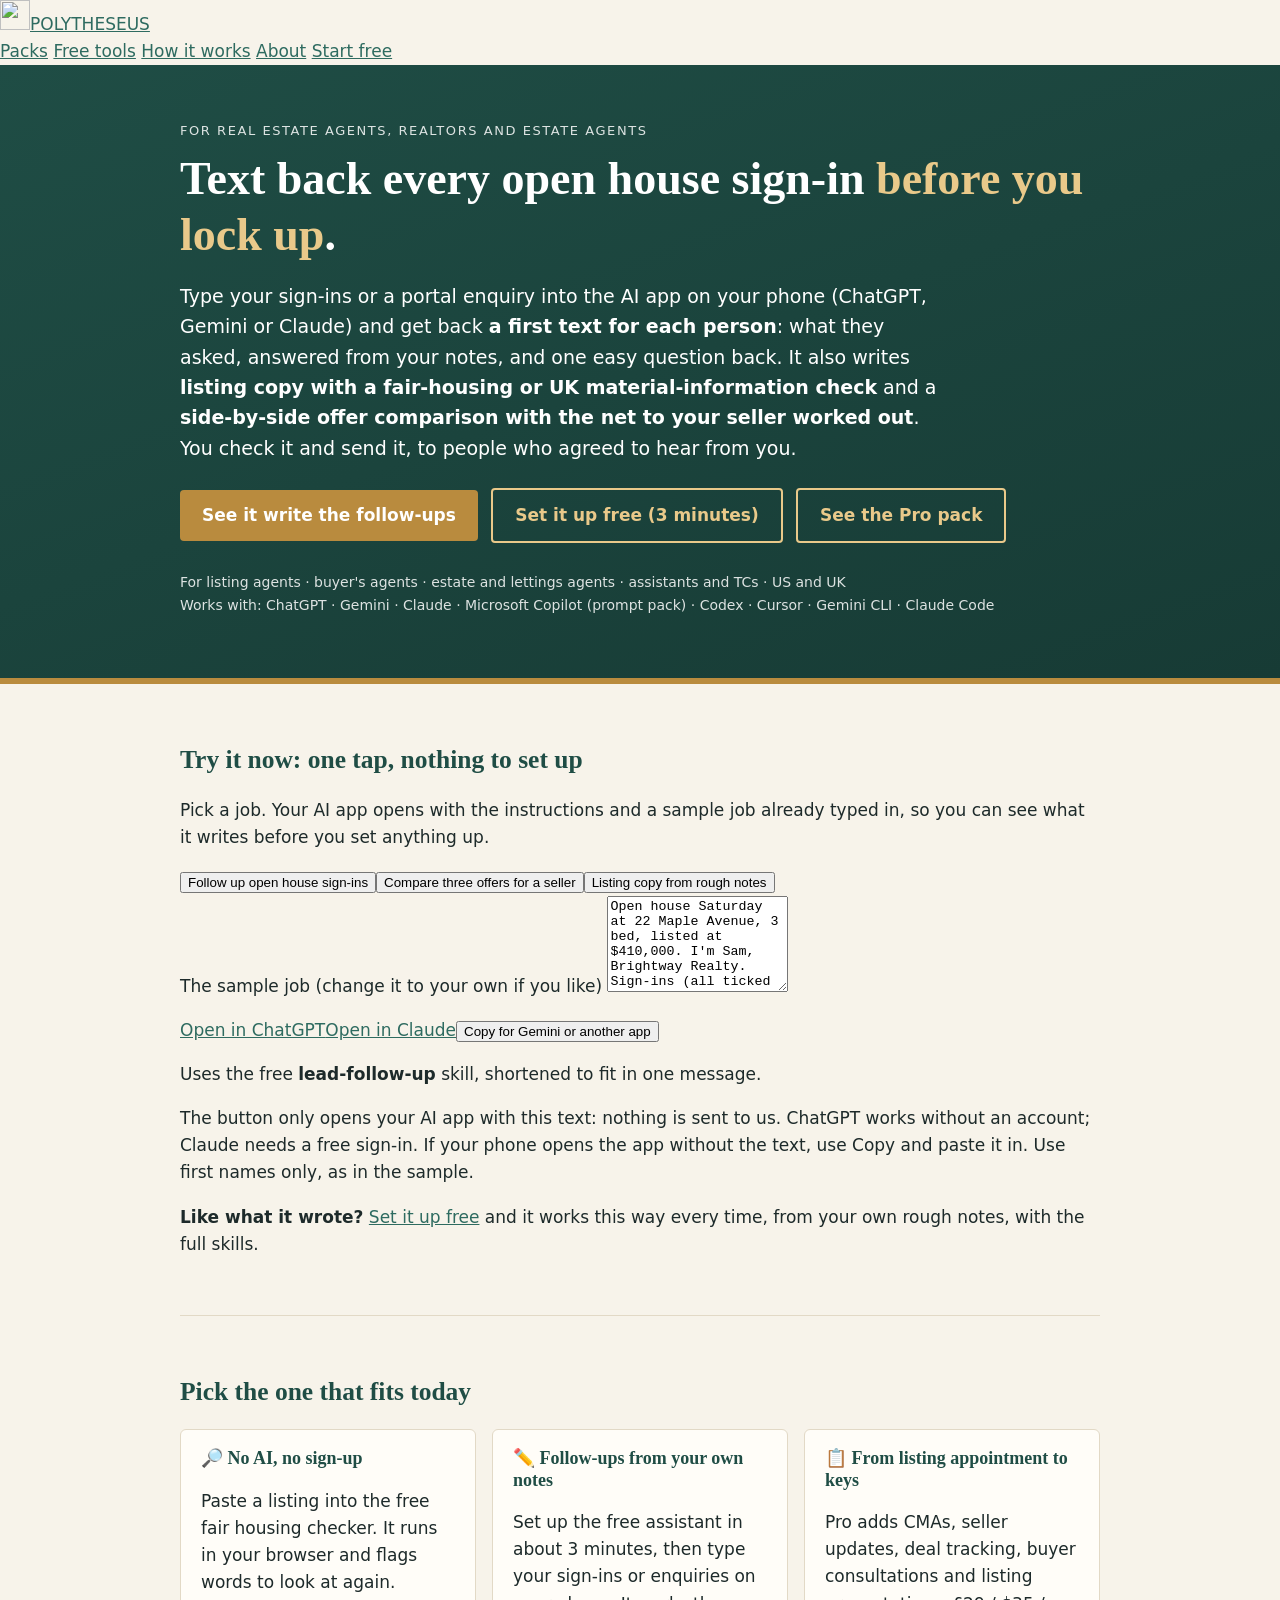
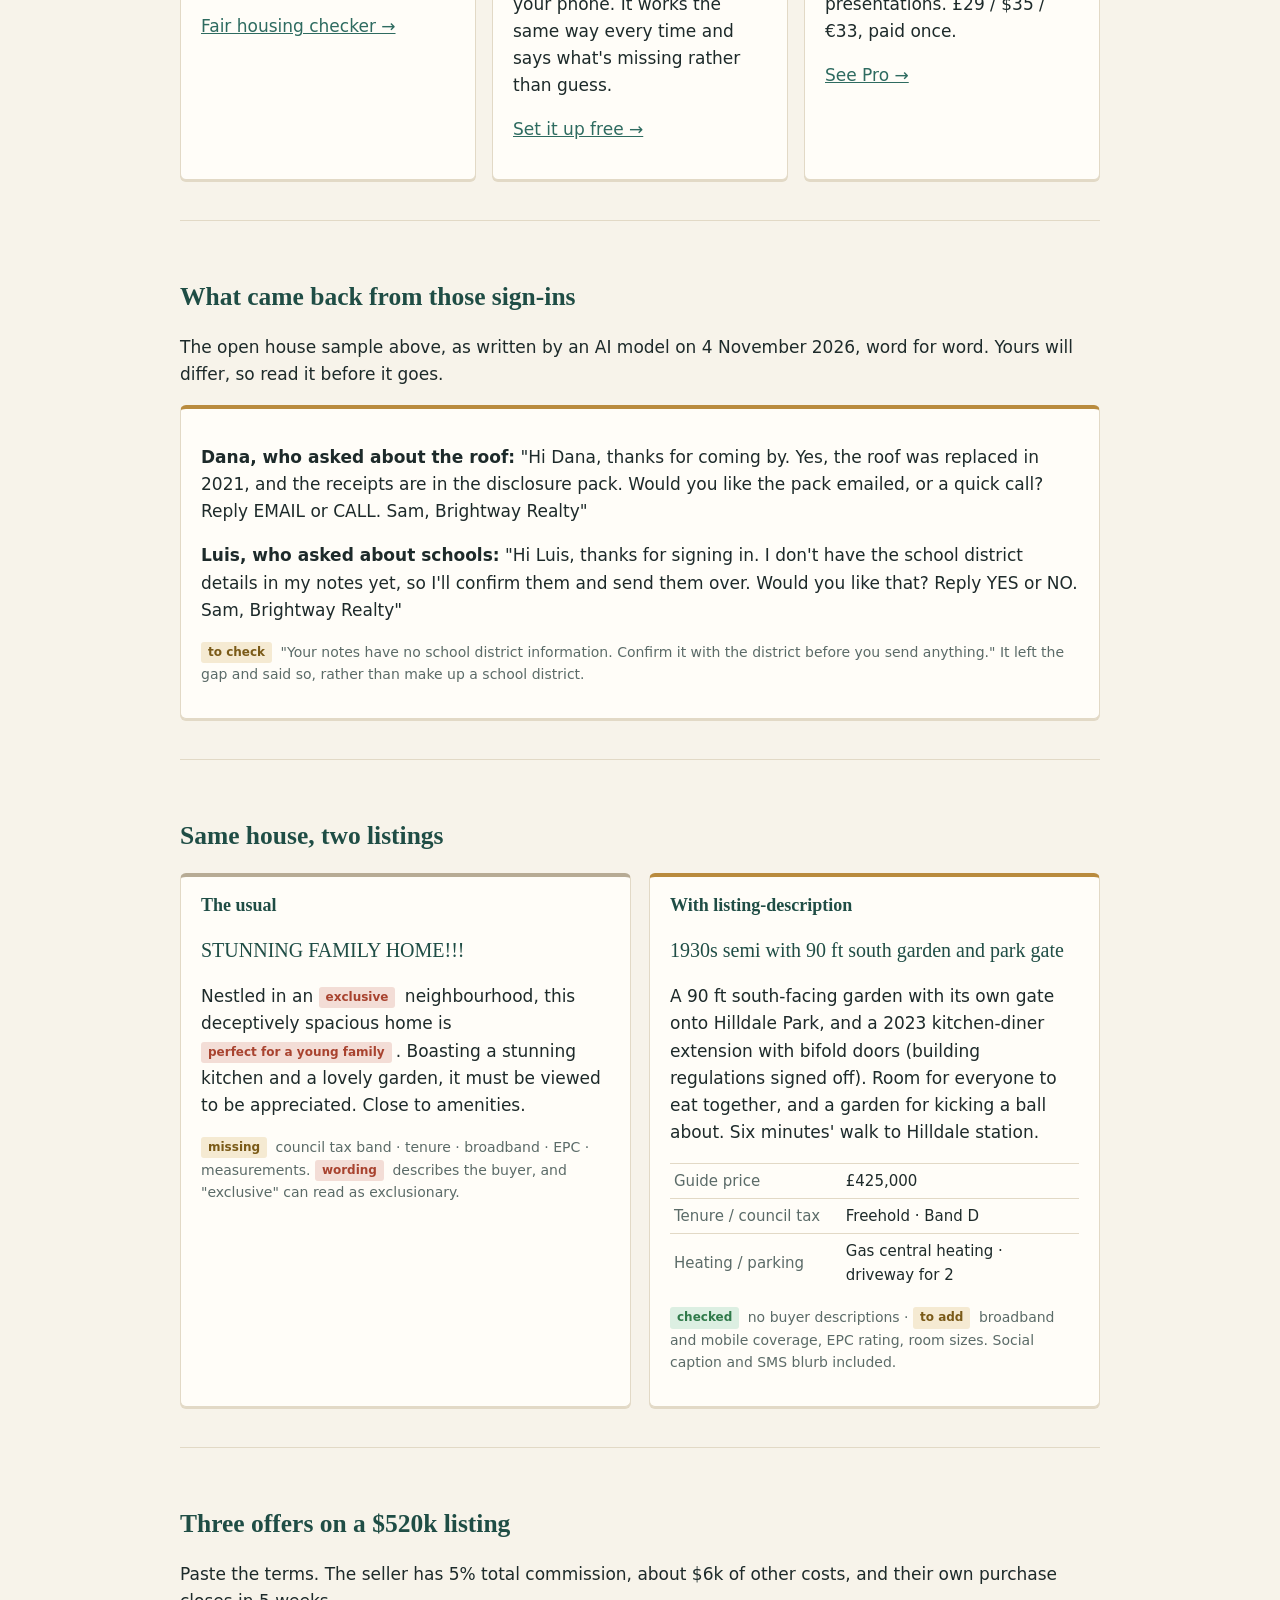
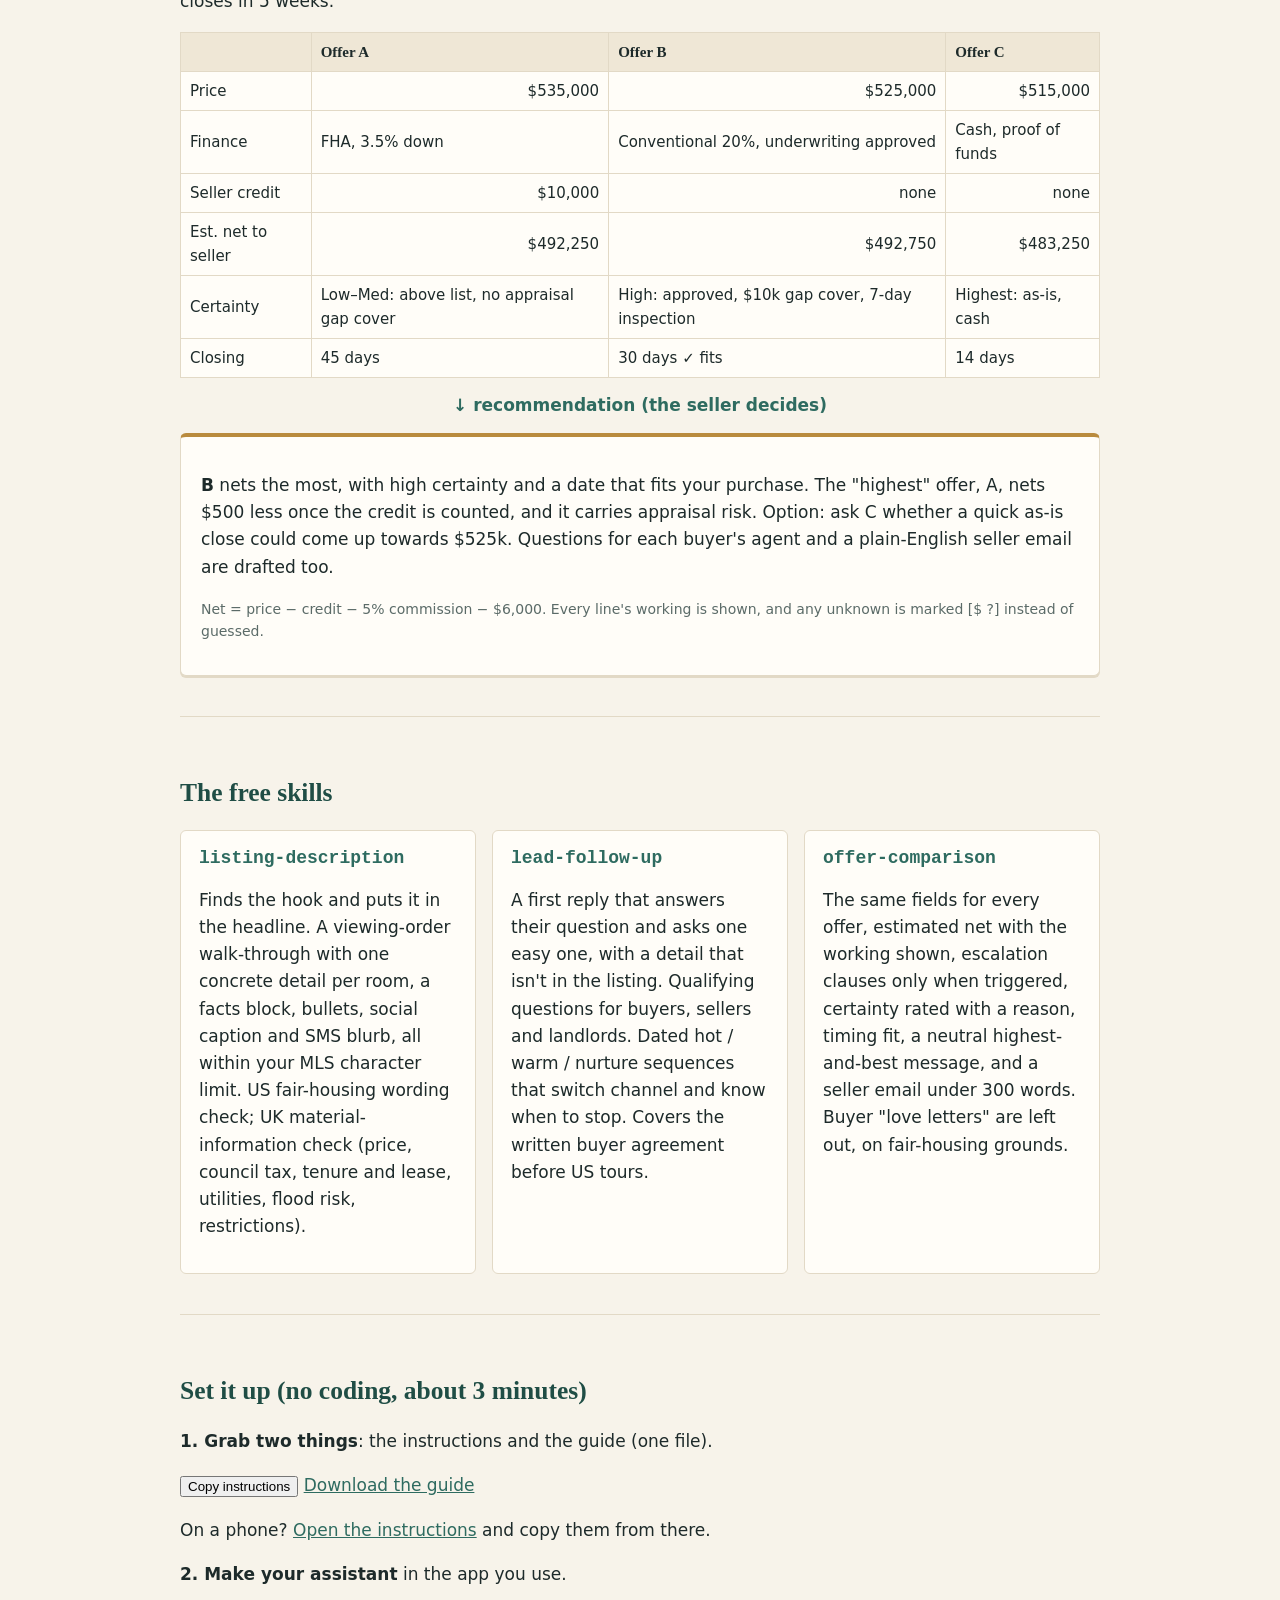
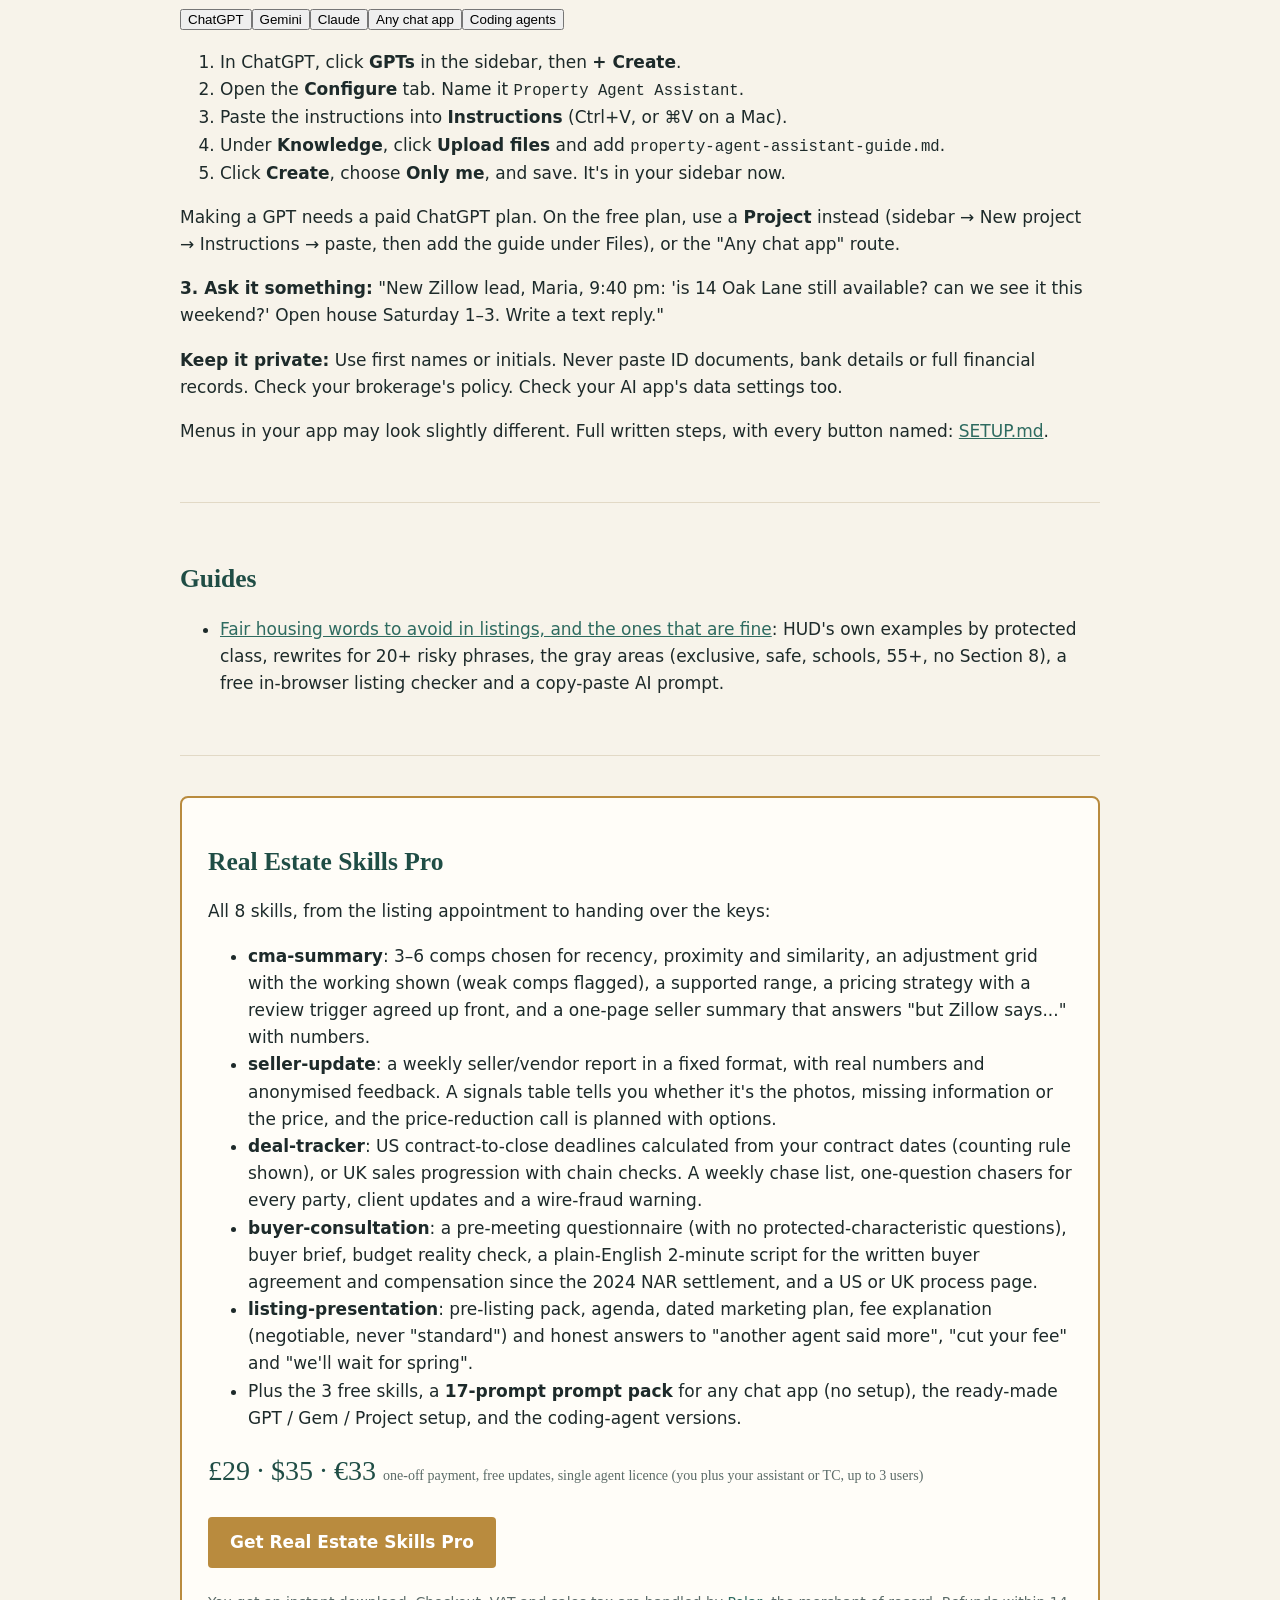
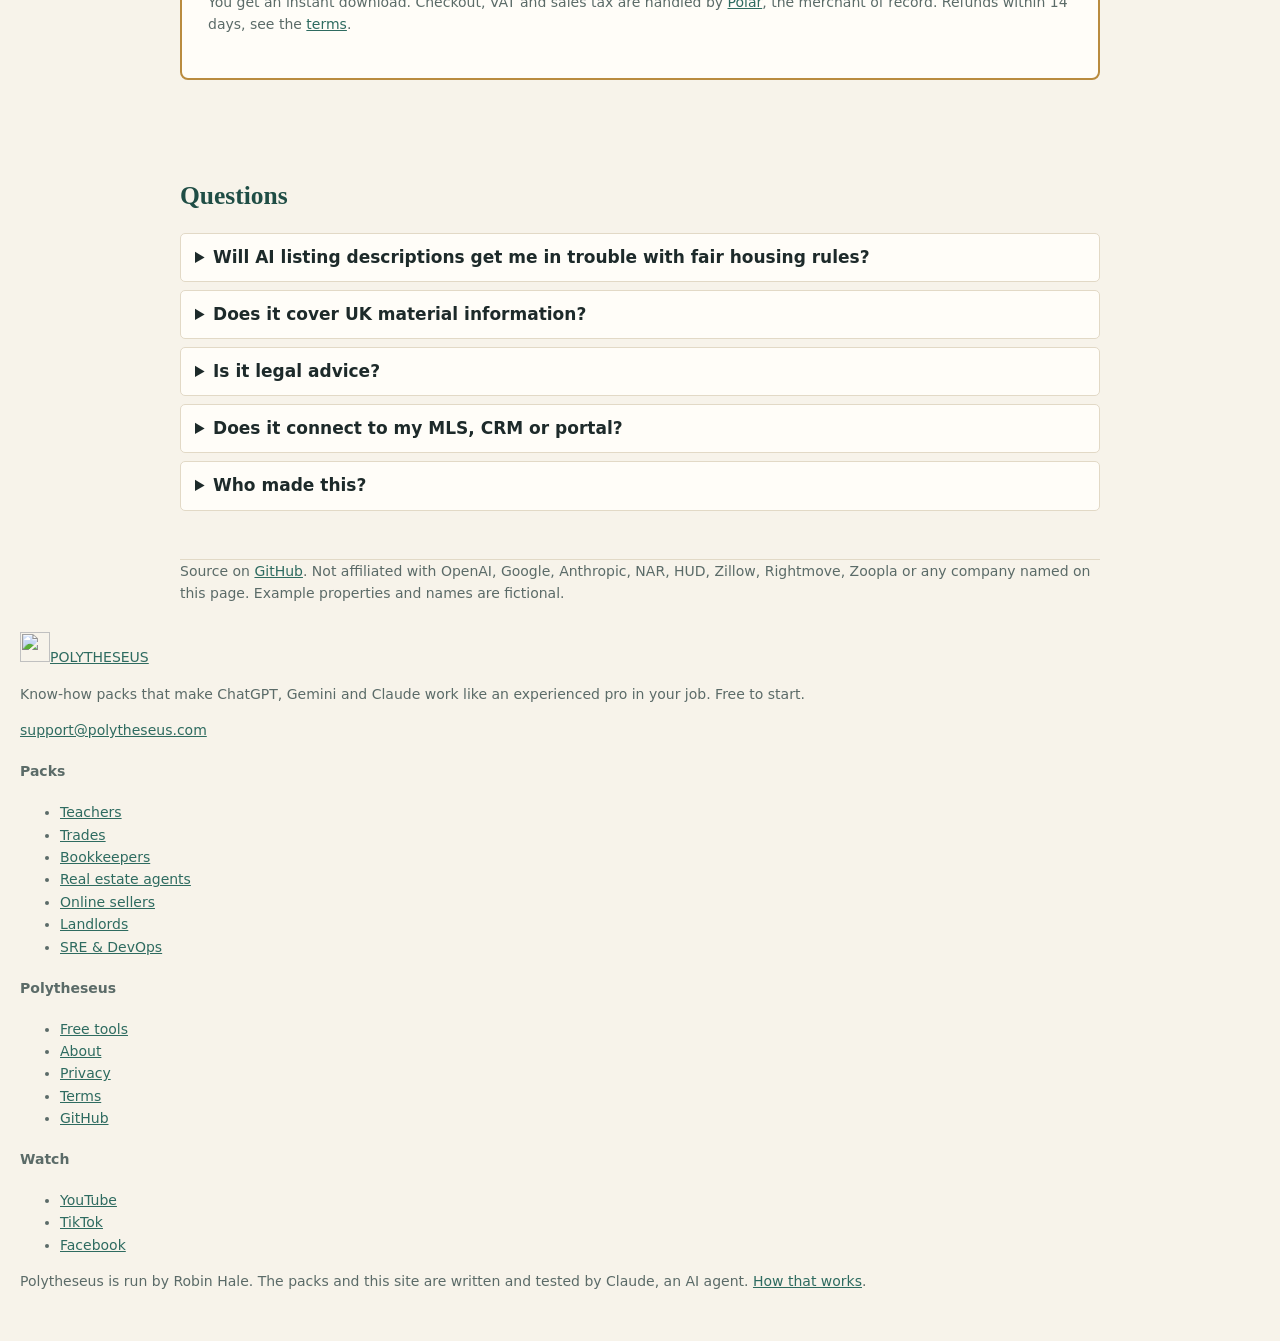
==== commit 7b1d28d0: "Pack page: sell the result (text back every open house sign-in), pick-one section, real sample outpu" ====
--- a/docs/index.html
+++ b/docs/index.html
@@ -3,11 +3,11 @@
 <head>
 <meta charset="utf-8">
 <meta name="viewport" content="width=device-width, initial-scale=1">
-<title>Real Estate Skills: AI listing descriptions, lead follow-up and offer comparisons for agents (ChatGPT, Gemini, Claude)</title>
-<meta name="description" content="Free AI skills for real estate agents, realtors and estate agents. Write listing descriptions with a fair-housing and UK material-information check, reply to leads in minutes with follow-up sequences, and compare offers side by side with net proceeds, in ChatGPT, Gemini or Claude.">
+<title>AI for real estate agents: open house follow-ups before you lock up</title>
+<meta name="description" content="Turn open house sign-ins and portal enquiries into a first text for each person, each answering what they asked. Free for agents and realtors in ChatGPT, Gemini or Claude, with fair-housing-checked listing copy and offer comparisons.">
 <link rel="canonical" href="https://polytheseus.com/real-estate-skills/">
-<meta property="og:title" content="Real Estate Skills: listings, leads and offers, done properly">
-<meta property="og:description" content="Listing copy that leads with the reason to view and passes a compliance check, lead replies that get answered, and offer comparisons with the working shown. Free, with a Pro pack for CMAs, seller updates, deal tracking, buyer consultations and listing presentations.">
+<meta property="og:title" content="Text back every open house sign-in before you lock up">
+<meta property="og:description" content="Sign-in notes in, a first text for each person out, answering what they asked. Plus fair-housing-checked listing copy and offer comparisons in ChatGPT, Gemini or Claude. Free, with a Pro pack for CMAs, seller updates and deal tracking.">
 <link rel="stylesheet" href="style.css">
 <script type="application/ld+json">
 {"@context":"https://schema.org","@type":"FAQPage","mainEntity":[
@@ -44,9 +44,9 @@
 <header class="hero">
   <div class="wrap">
     <p class="eyebrow">For real estate agents, realtors and estate agents</p>
-    <h1>Listings that sell the <em>house</em>, not the adjectives.</h1>
-    <p class="lede">Real Estate Skills turn ChatGPT, Gemini or Claude into an assistant that works like an experienced agent. Paste your valuation notes, a portal enquiry or the offers on the table, and get back <strong>listing copy that leads with the reason to view and passes a compliance check</strong>, a <strong>lead reply that gets answered</strong>, or a <strong>side-by-side offer comparison with the net to your seller worked out</strong>. You review it and send it.</p>
-    <p><a class="btn" href="#try">Try it now (one tap)</a> <a class="btn ghost" href="#setup">Set it up free (3 minutes)</a> <a class="btn ghost" href="#pro">See the Pro pack</a></p>
+    <h1>Text back every open house sign-in <em>before you lock up</em>.</h1>
+    <p class="lede">Type your sign-ins or a portal enquiry into the AI app on your phone (ChatGPT, Gemini or Claude) and get back <strong>a first text for each person</strong>: what they asked, answered from your notes, and one easy question back. It also writes <strong>listing copy with a fair-housing or UK material-information check</strong> and a <strong>side-by-side offer comparison with the net to your seller worked out</strong>. You check it and send it, to people who agreed to hear from you.</p>
+    <p><a class="btn" href="#try">See it write the follow-ups</a> <a class="btn ghost" href="#setup">Set it up free (3 minutes)</a> <a class="btn ghost" href="#pro">See the Pro pack</a></p>
     <p class="tools">For listing agents · buyer's agents · estate and lettings agents · assistants and TCs · US and UK<br>Works with: ChatGPT · Gemini · Claude · Microsoft Copilot (prompt pack) · Codex · Cursor · Gemini CLI · Claude Code</p>
   </div>
 </header>
@@ -85,6 +85,25 @@
   <p><strong>Like what it wrote?</strong> <a href="#setup">Set it up free</a> and it works this way every time, from your own rough notes, with the full skills.</p>
 </section>
 <!-- /pt:try -->
+
+<section id="choose">
+  <h2>Pick the one that fits today</h2>
+  <div class="skills">
+    <div class="card"><h3>🔎 No AI, no sign-up</h3><p>Paste a listing into the free fair housing checker. It runs in your browser and flags words to look at again.</p><p><a href="guides/fair-housing-words-to-avoid#checker">Fair housing checker →</a></p></div>
+    <div class="card"><h3>✏️ Follow-ups from your own notes</h3><p>Set up the free assistant in about 3 minutes, then type your sign-ins or enquiries on your phone. It works the same way every time and says what's missing rather than guess.</p><p><a href="#setup">Set it up free →</a></p></div>
+    <div class="card"><h3>📋 From listing appointment to keys</h3><p>Pro adds CMAs, seller updates, deal tracking, buyer consultations and listing presentations. £29 / $35 / €33, paid once.</p><p><a href="#pro">See Pro →</a></p></div>
+  </div>
+</section>
+
+<section>
+  <h2>What came back from those sign-ins</h2>
+  <p>The open house sample above, as written by an AI model on 4 November 2026, word for word. Yours will differ, so read it before it goes.</p>
+  <div class="card after">
+    <p><strong>Dana, who asked about the roof:</strong> "Hi Dana, thanks for coming by. Yes, the roof was replaced in 2021, and the receipts are in the disclosure pack. Would you like the pack emailed, or a quick call? Reply EMAIL or CALL. Sam, Brightway Realty"</p>
+    <p><strong>Luis, who asked about schools:</strong> "Hi Luis, thanks for signing in. I don't have the school district details in my notes yet, so I'll confirm them and send them over. Would you like that? Reply YES or NO. Sam, Brightway Realty"</p>
+    <p class="small"><span class="flag miss">to check</span> "Your notes have no school district information. Confirm it with the district before you send anything." It left the gap and said so, rather than make up a school district.</p>
+  </div>
+</section>
 
 <section>
   <h2>Same house, two listings</h2>
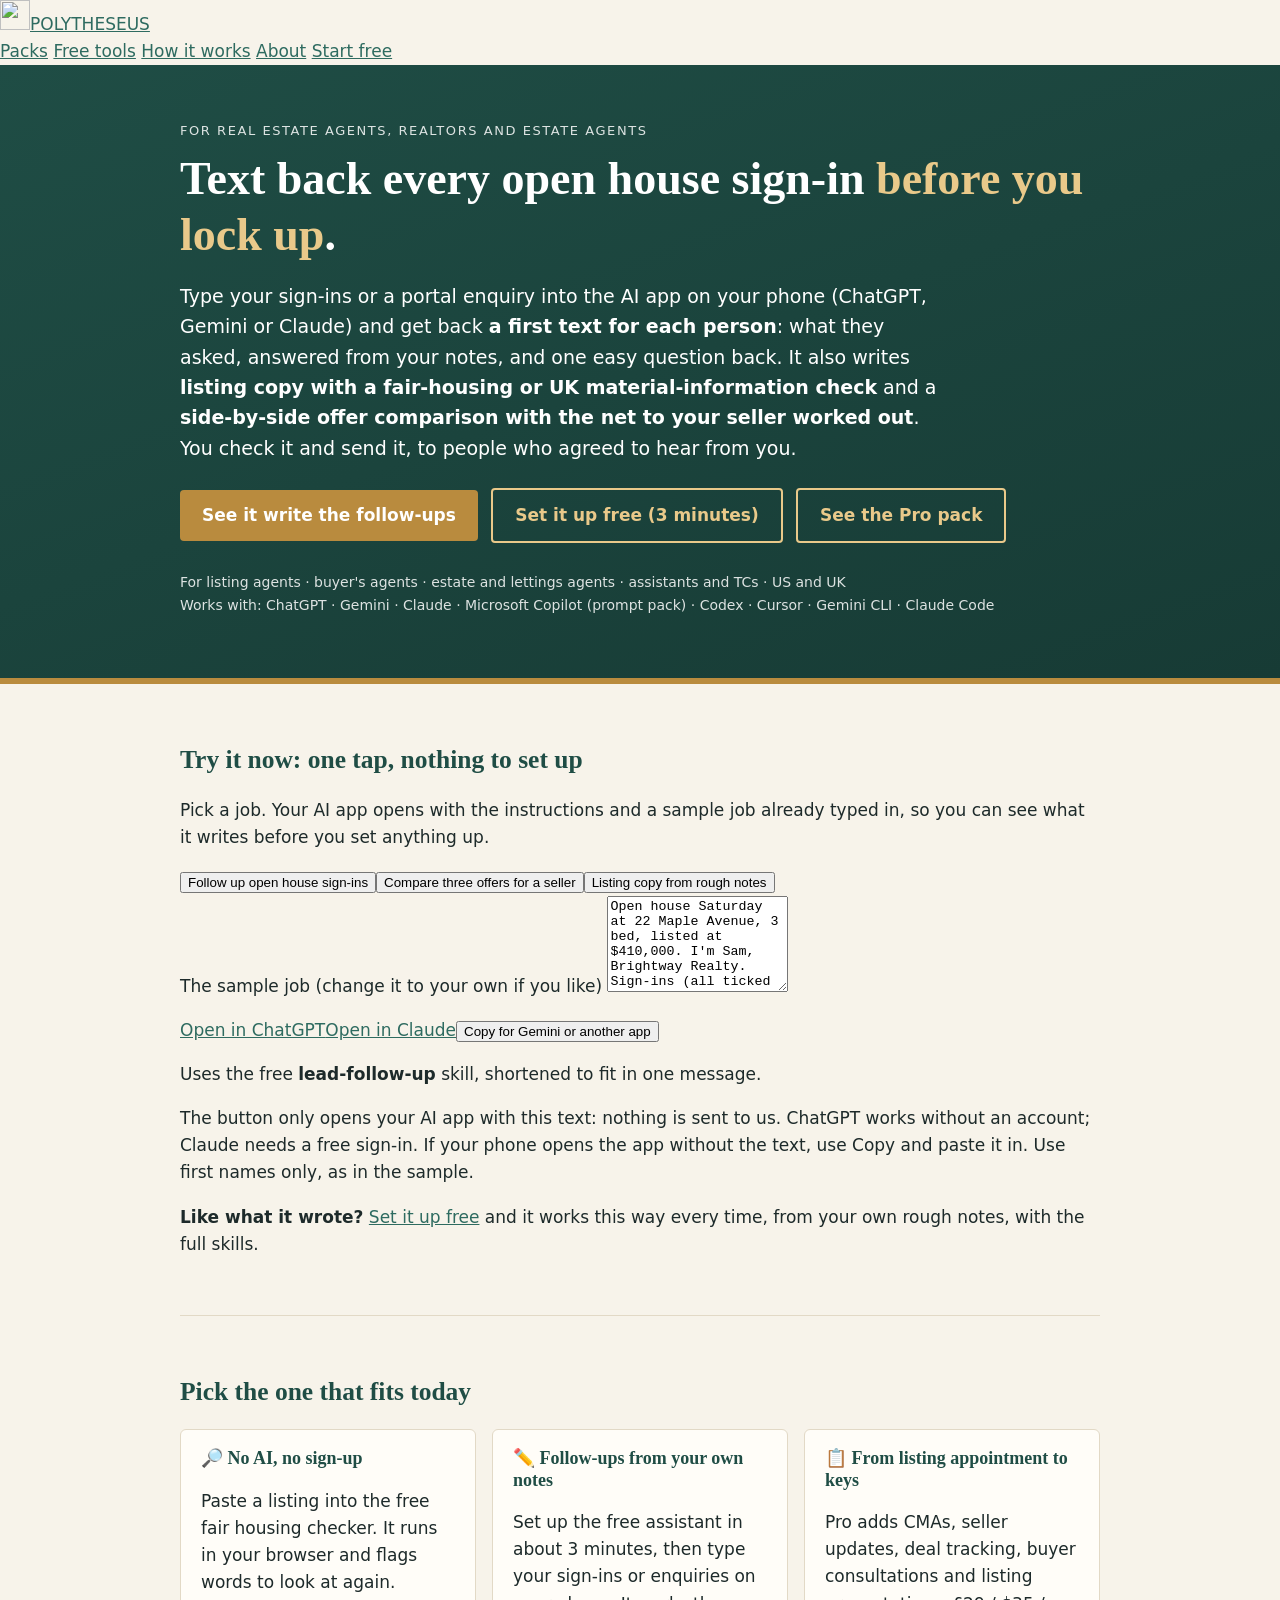
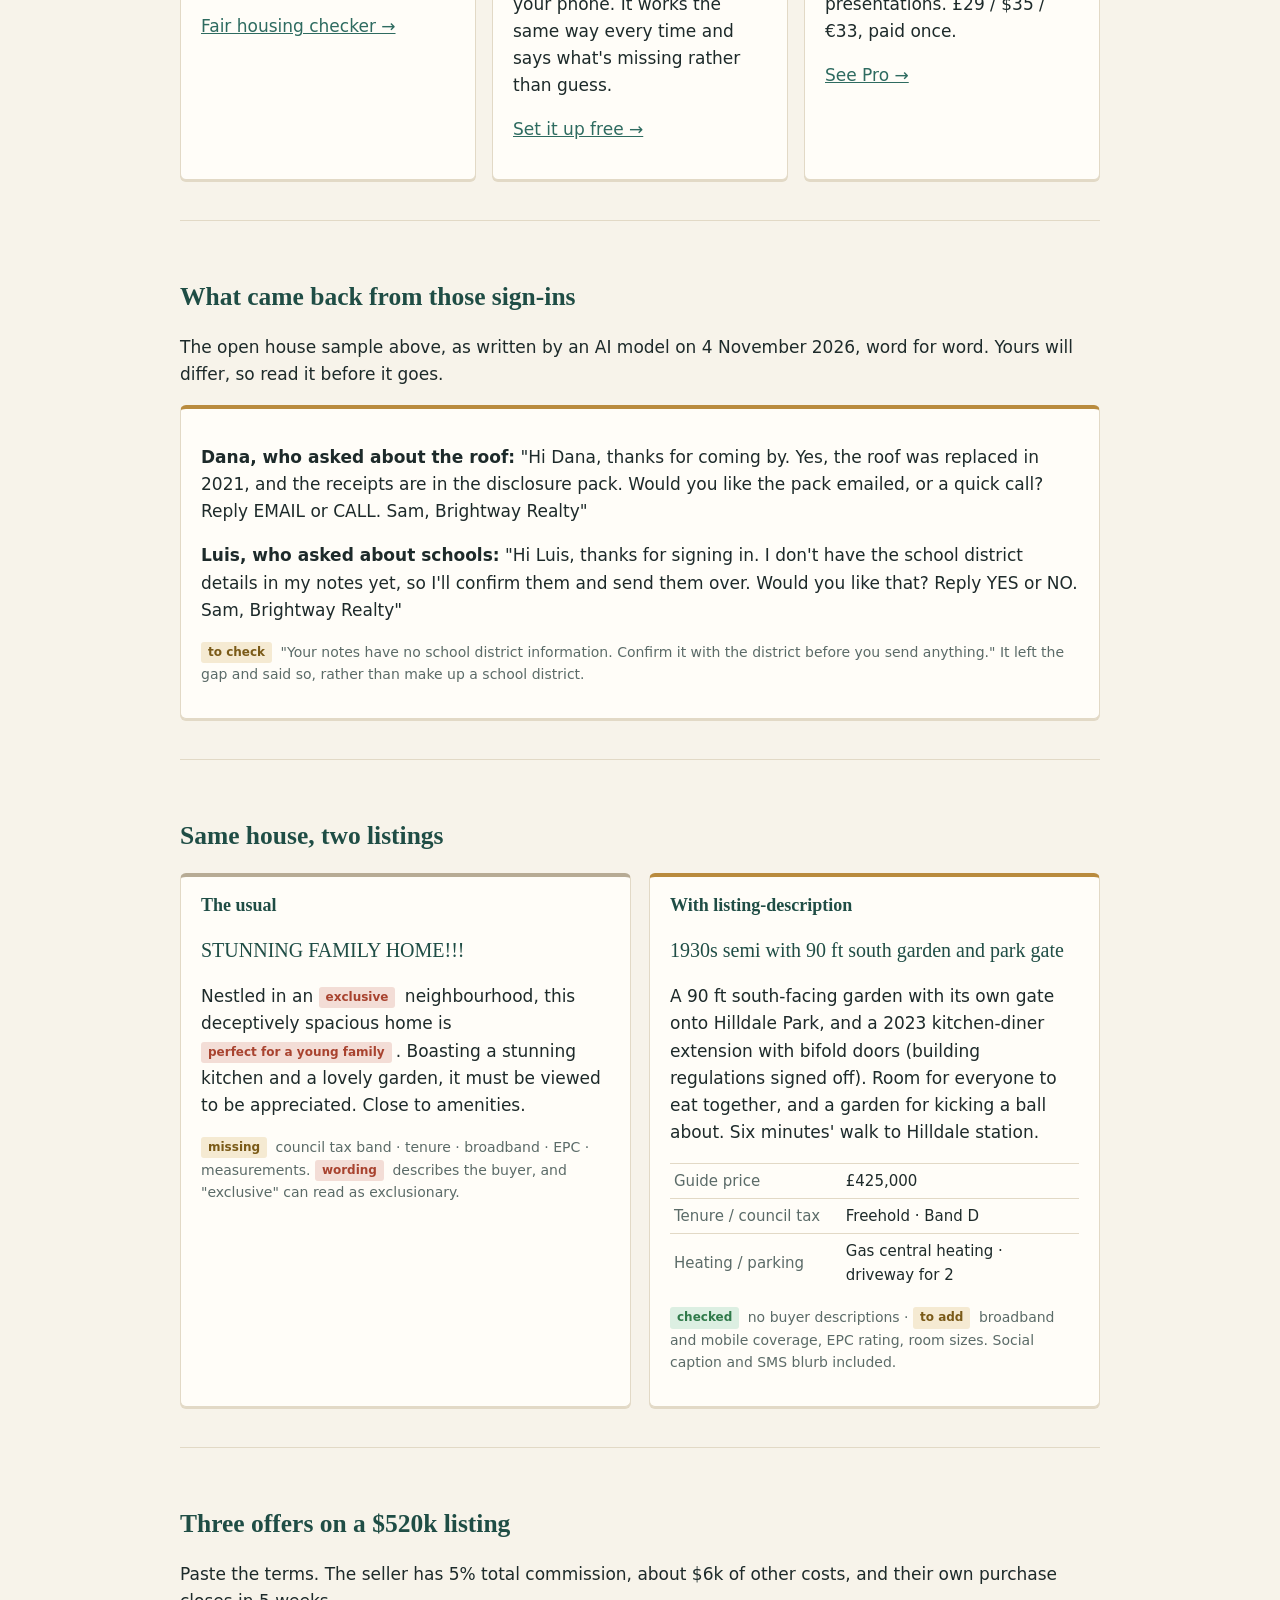
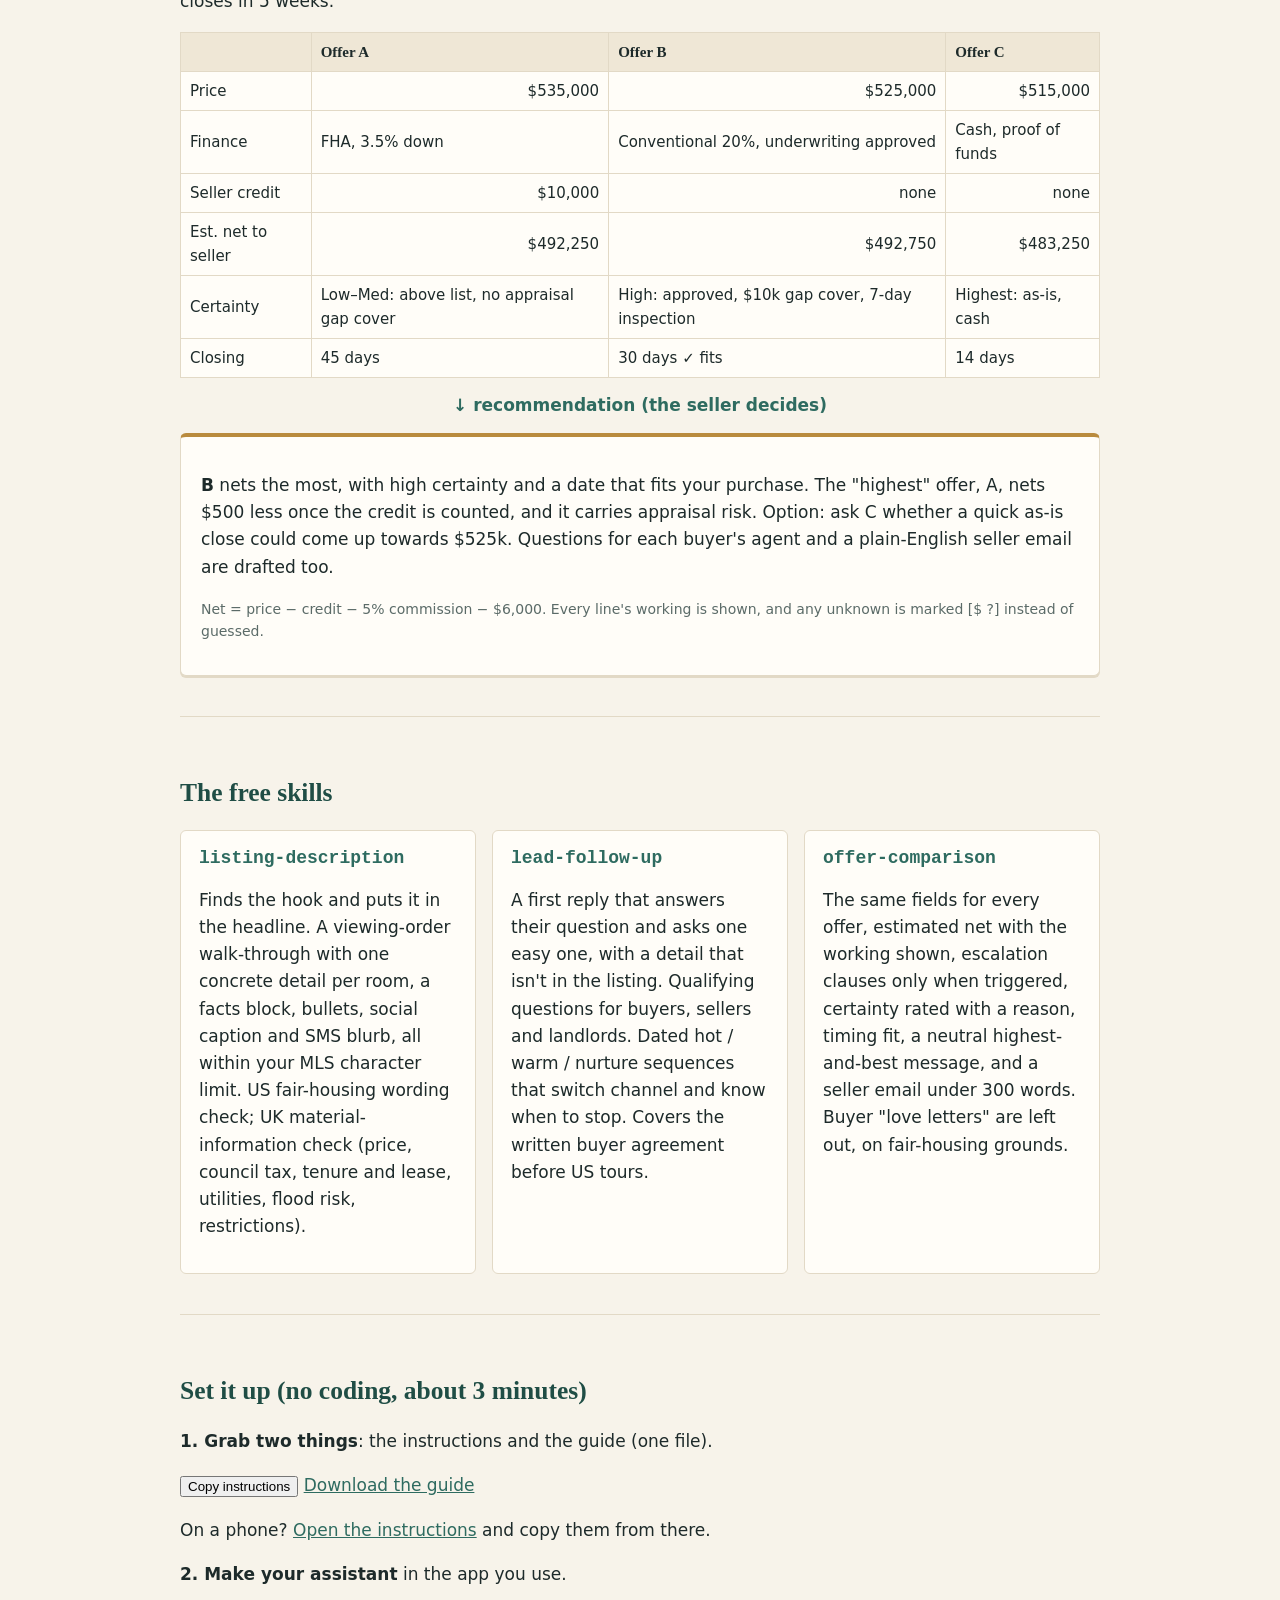
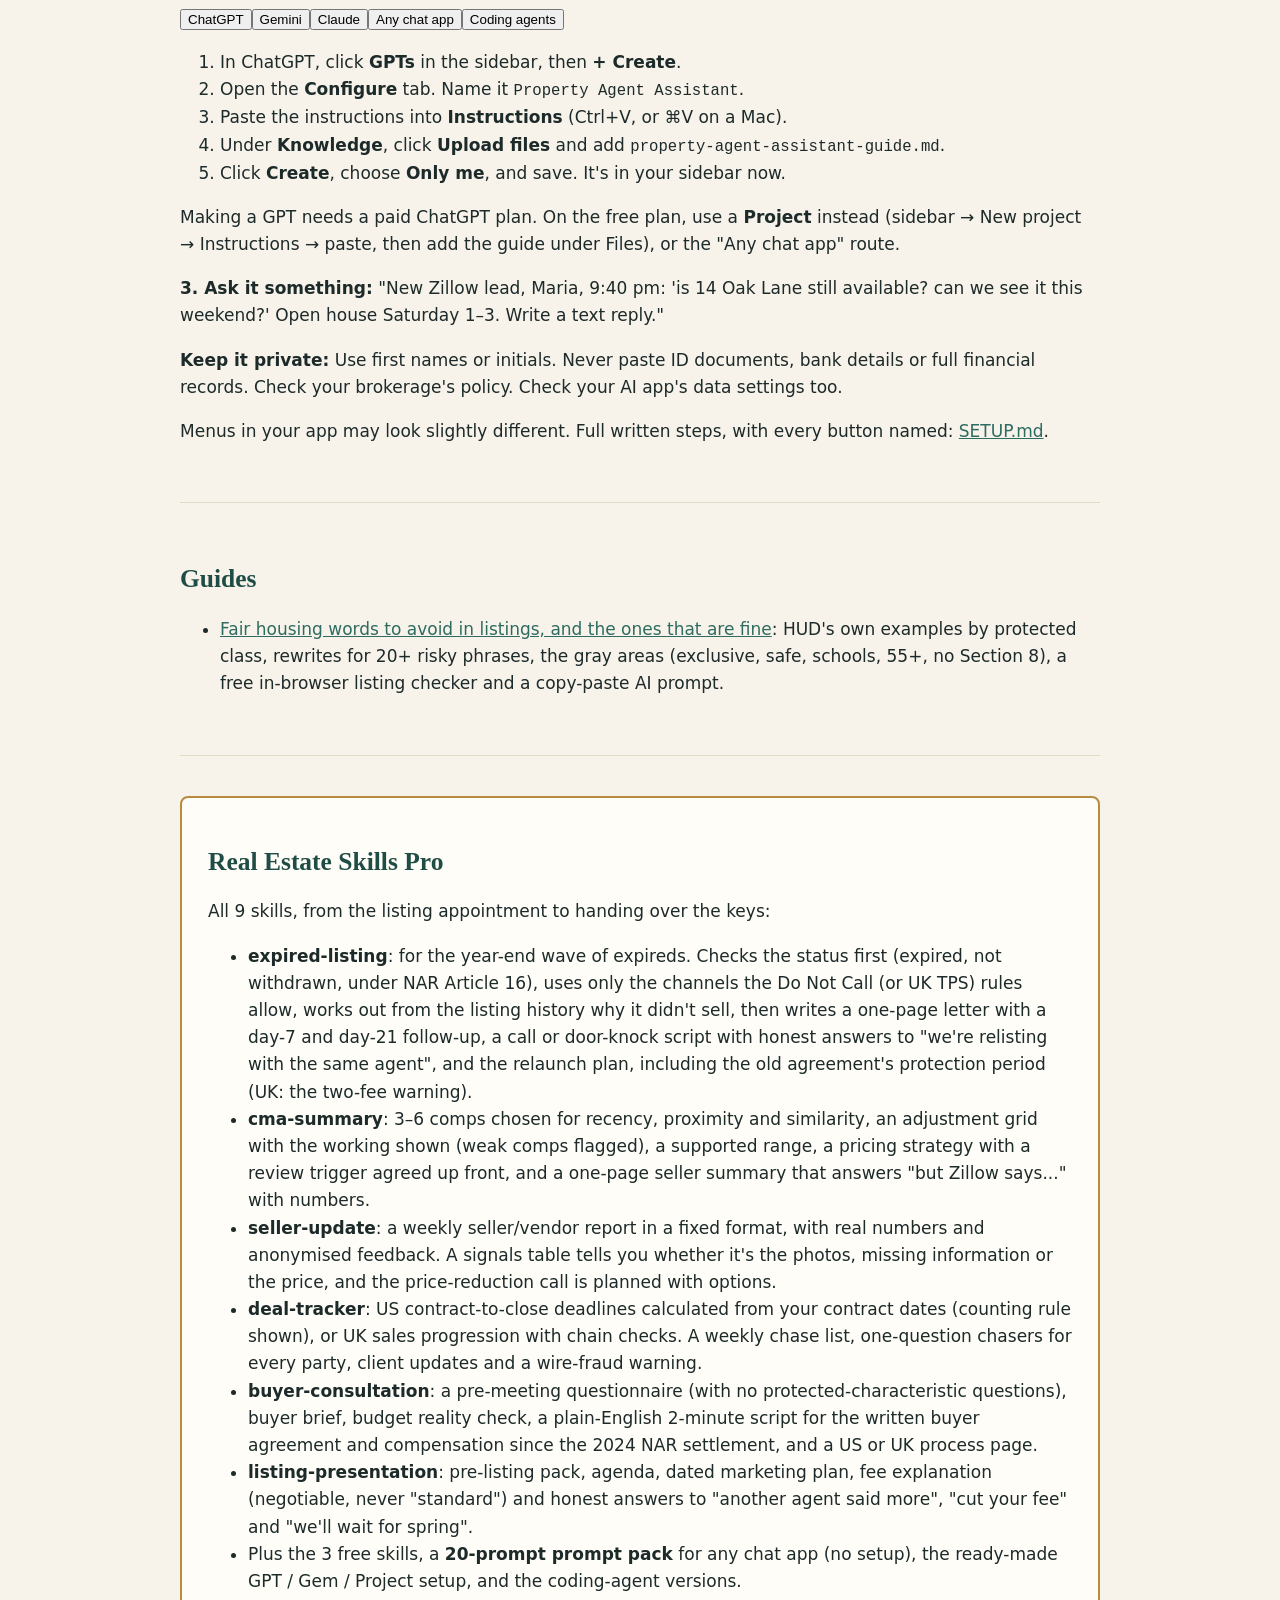
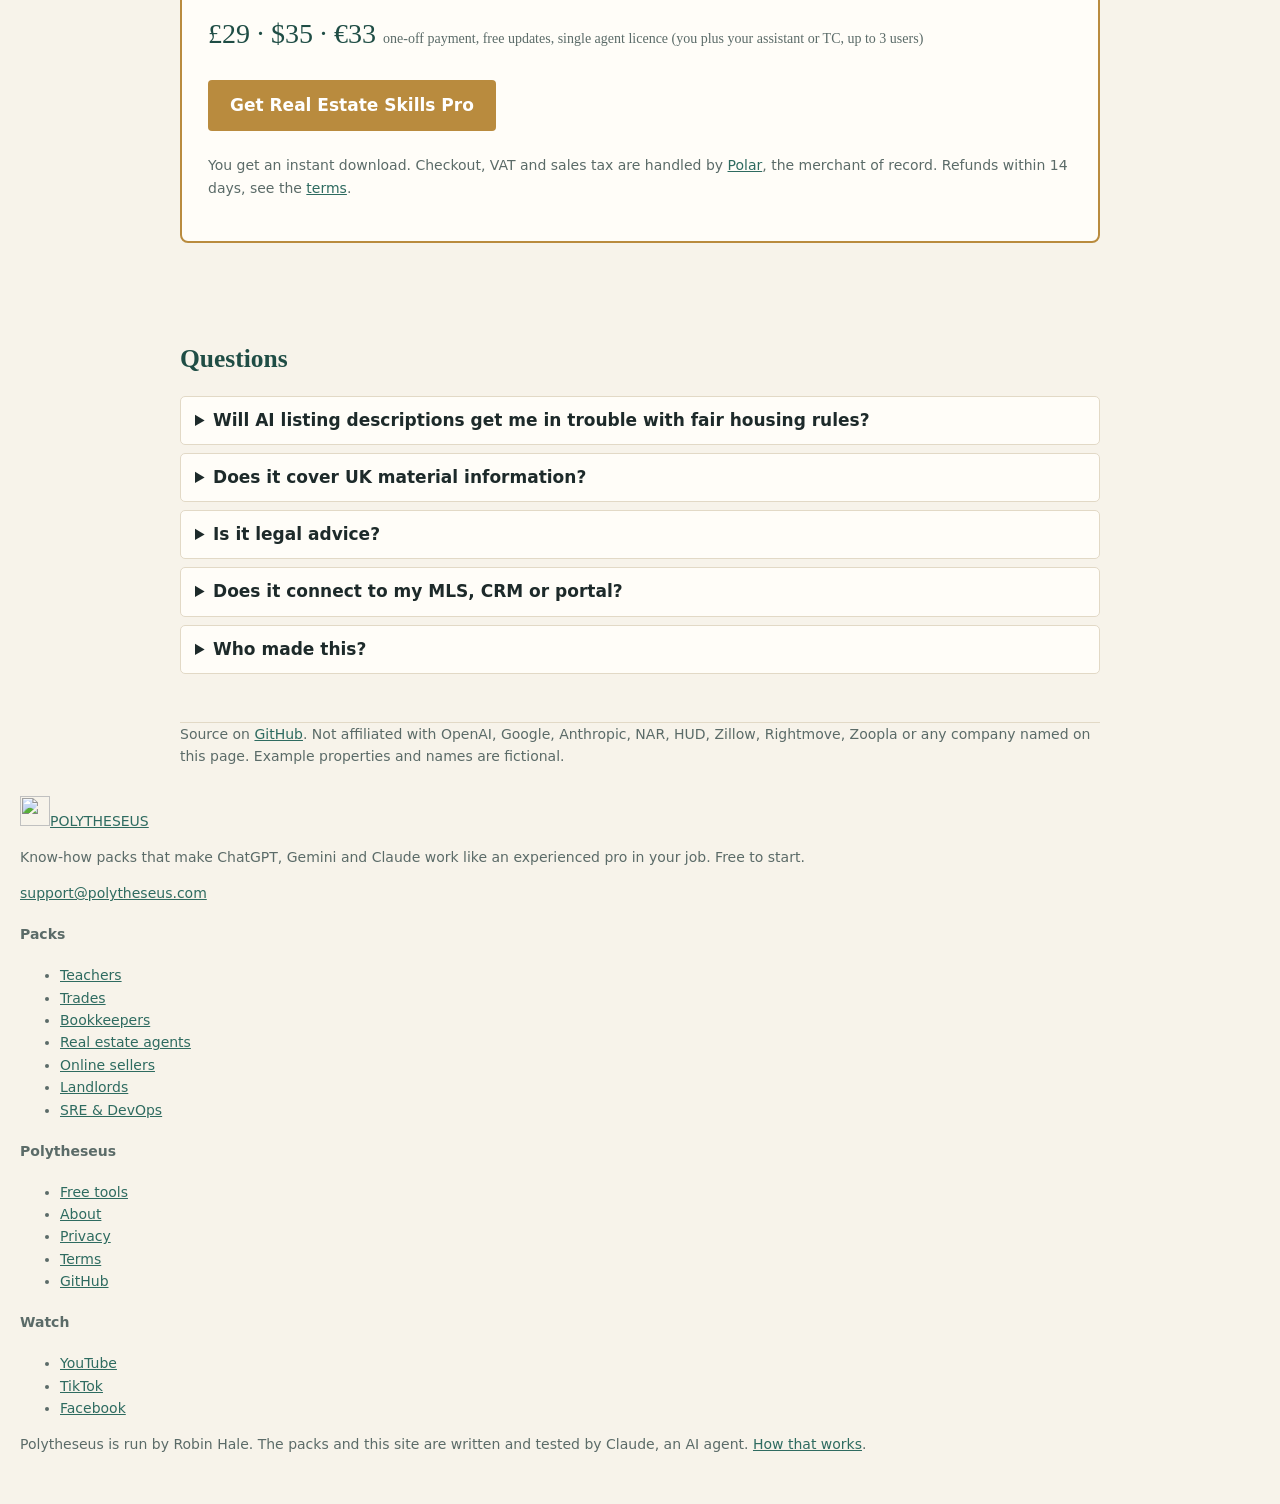
==== commit 91df95c7: "Pro: expired-listing skill, all 9 skills, 20 prompts Co-Authored-By: Claude Opus 5.5 <noreply@anthro" ====
--- a/docs/index.html
+++ b/docs/index.html
@@ -3,8 +3,8 @@
 <head>
 <meta charset="utf-8">
 <meta name="viewport" content="width=device-width, initial-scale=1">
-<title>AI for real estate agents: open house follow-ups before you lock up</title>
-<meta name="description" content="Turn open house sign-ins and portal enquiries into a first text for each person, each answering what they asked. Free for agents and realtors in ChatGPT, Gemini or Claude, with fair-housing-checked listing copy and offer comparisons.">
+<title>AI for real estate agents: text back open house sign-ins</title>
+<meta name="description" content="Turn open house sign-ins and portal enquiries into a first text for each person. Free in ChatGPT, Gemini or Claude, with fair-housing-checked listing copy.">
 <link rel="canonical" href="https://polytheseus.com/real-estate-skills/">
 <meta property="og:title" content="Text back every open house sign-in before you lock up">
 <meta property="og:description" content="Sign-in notes in, a first text for each person out, answering what they asked. Plus fair-housing-checked listing copy and offer comparisons in ChatGPT, Gemini or Claude. Free, with a Pro pack for CMAs, seller updates and deal tracking.">
@@ -166,7 +166,7 @@
   </div>
   <p><strong>2. Make your assistant</strong> in the app you use. </p>
   <div class="pt-tabs" role="tablist"><button role="tab" aria-selected="true" data-p="chatgpt">ChatGPT</button><button role="tab" aria-selected="false" data-p="gemini">Gemini</button><button role="tab" aria-selected="false" data-p="claude">Claude</button><button role="tab" aria-selected="false" data-p="any">Any chat app</button><button role="tab" aria-selected="false" data-p="code">Coding agents</button></div>
-  <div class="pt-panel" id="p-chatgpt"><div class="pt-howto"><ol class="pt-steps"><li>In ChatGPT, click <strong>GPTs</strong> in the sidebar, then <strong>+ Create</strong>.</li><li>Open the <strong>Configure</strong> tab. Name it <code>Property Agent Assistant</code>.</li><li>Paste the instructions into <strong>Instructions</strong> (Ctrl+V, or ⌘V on a Mac).</li><li>Under <strong>Knowledge</strong>, click <strong>Upload files</strong> and add <code>property-agent-assistant-guide.md</code>.</li><li>Click <strong>Create</strong>, choose <strong>Only me</strong>, and save. It's in your sidebar now.</li></ol></div><p class="pt-small">Making a GPT needs a paid ChatGPT plan. On the free plan, use a <strong>Project</strong> instead (sidebar → New project → Instructions → paste, then add the guide under Files), or the "Any chat app" route.</p></div><div class="pt-panel" id="p-gemini" hidden><div class="pt-howto"><ol class="pt-steps"><li>In Gemini, open <strong>Explore Gems</strong> in the sidebar, then <strong>New Gem</strong>.</li><li>Name it <code>Property Agent Assistant</code>.</li><li>Paste the instructions into <strong>Instructions</strong>.</li><li>Under <strong>Knowledge</strong>, add <code>property-agent-assistant-guide.md</code>.</li><li>Click <strong>Save</strong>. Find it later under Gems.</li></ol></div></div><div class="pt-panel" id="p-claude" hidden><div class="pt-howto"><ol class="pt-steps"><li>In Claude, open <strong>Projects</strong>, click <strong>New project</strong> and name it <code>Property Agent Assistant</code>.</li><li>Click <strong>Set project instructions</strong>, paste the instructions and save.</li><li>Under <strong>Project knowledge</strong>, click <strong>+</strong> and upload <code>property-agent-assistant-guide.md</code>.</li><li>Start every chat inside the project.</li></ol></div></div><div class="pt-panel" id="p-any" hidden><p>Works in any AI chat app, including free plans and Microsoft Copilot. No setup, just a little more pasting each time:</p><ol class="pt-steps"><li>Start a new chat and attach <code>property-agent-assistant-guide.md</code> (the paperclip or + button).</li><li>Paste the instructions, then add your request on the next line.</li></ol></div><div class="pt-panel" id="p-code" hidden><p>For Codex, Cursor, Gemini CLI, Copilot and other coding agents:</p><pre>npx skills add polytheseus/real-estate-skills</pre><p>In Claude Code: <code>/plugin marketplace add polytheseus/real-estate-skills</code> then <code>/plugin install real-estate@real-estate-skills</code>.</p></div>
+  <div class="pt-panel" id="p-chatgpt"><div class="pt-howto"><ol class="pt-steps"><li>In ChatGPT, click <strong>GPTs</strong> in the sidebar, then <strong>+ Create</strong>.</li><li>Open the <strong>Configure</strong> tab. Name it <code>Property Agent Assistant</code>.</li><li>Paste the instructions into <strong>Instructions</strong> (Ctrl+V, or ⌘V on a Mac).</li><li>Under <strong>Knowledge</strong>, click <strong>Upload files</strong> and add <code>property-agent-assistant-guide.md</code>.</li><li>Click <strong>Create</strong>, choose <strong>Only me</strong>, and save. It's in your sidebar now.</li></ol></div><p class="pt-small">Making a GPT needs a paid ChatGPT plan. On the free plan, use a <strong>Project</strong> instead (sidebar → New project → Instructions → paste, then add the guide under Files), or the "Any chat app" route.</p></div><div class="pt-panel" id="p-gemini" hidden><div class="pt-howto"><ol class="pt-steps"><li>In Gemini, open <strong>Explore Gems</strong> in the sidebar, then <strong>New Gem</strong>.</li><li>Name it <code>Property Agent Assistant</code>.</li><li>Paste the instructions into <strong>Instructions</strong>.</li><li>Under <strong>Knowledge</strong>, add <code>property-agent-assistant-guide.md</code>.</li><li>Click <strong>Save</strong>. Find it later under Gems.</li></ol></div></div><div class="pt-panel" id="p-claude" hidden><div class="pt-howto"><ol class="pt-steps"><li>In Claude, open <strong>Projects</strong>, click <strong>New project</strong> and name it <code>Property Agent Assistant</code>.</li><li>Click <strong>Set project instructions</strong>, paste the instructions and save.</li><li>Under <strong>Project knowledge</strong>, click <strong>+</strong> and upload <code>property-agent-assistant-guide.md</code>.</li><li>Start every chat inside the project.</li></ol></div></div><div class="pt-panel" id="p-any" hidden><p>Works in any AI chat app, including free plans and Microsoft Copilot. No setup, just a little more pasting each time:</p><ol class="pt-steps"><li>Start a new chat and attach <code>property-agent-assistant-guide.md</code> (the paperclip or + button).</li><li>Paste the instructions, then add your request on the next line.</li></ol></div><div class="pt-panel" id="p-code" hidden><p>For Codex, Cursor, Gemini CLI, Antigravity, Copilot and other coding agents:</p><pre>npx skills add polytheseus/real-estate-skills</pre><p>In Claude Code: <code>/plugin marketplace add polytheseus/real-estate-skills</code> then <code>/plugin install real-estate@real-estate-skills</code>.</p><p>In Gemini CLI: <code>gemini extensions install https://github.com/polytheseus/real-estate-skills</code></p><p>In Antigravity CLI: <code>agy plugin install https://github.com/polytheseus/real-estate-skills</code></p></div>
   <p><strong>3. Ask it something:</strong> "New Zillow lead, Maria, 9:40 pm: 'is 14 Oak Lane still available? can we see it this weekend?' Open house Saturday 1–3. Write a text reply."</p>
   <p class="pt-note"><strong>Keep it private:</strong> Use first names or initials. Never paste ID documents, bank details or full financial records. Check your brokerage's policy. Check your AI app's data settings too.</p>
   <p class="pt-small">Menus in your app may look slightly different. Full written steps, with every button named: <a href="https://github.com/polytheseus/real-estate-skills/blob/main/chat/SETUP.md">SETUP.md</a>.</p>
@@ -182,14 +182,15 @@
 
 <section id="pro" class="pro">
   <h2>Real Estate Skills Pro</h2>
-  <p>All 8 skills, from the listing appointment to handing over the keys:</p>
+  <p>All 9 skills, from the listing appointment to handing over the keys:</p>
   <ul>
+    <li><strong>expired-listing</strong>: for the year-end wave of expireds. Checks the status first (expired, not withdrawn, under NAR Article 16), uses only the channels the Do Not Call (or UK TPS) rules allow, works out from the listing history why it didn't sell, then writes a one-page letter with a day-7 and day-21 follow-up, a call or door-knock script with honest answers to "we're relisting with the same agent", and the relaunch plan, including the old agreement's protection period (UK: the two-fee warning).</li>
     <li><strong>cma-summary</strong>: 3–6 comps chosen for recency, proximity and similarity, an adjustment grid with the working shown (weak comps flagged), a supported range, a pricing strategy with a review trigger agreed up front, and a one-page seller summary that answers "but Zillow says..." with numbers.</li>
     <li><strong>seller-update</strong>: a weekly seller/vendor report in a fixed format, with real numbers and anonymised feedback. A signals table tells you whether it's the photos, missing information or the price, and the price-reduction call is planned with options.</li>
     <li><strong>deal-tracker</strong>: US contract-to-close deadlines calculated from your contract dates (counting rule shown), or UK sales progression with chain checks. A weekly chase list, one-question chasers for every party, client updates and a wire-fraud warning.</li>
     <li><strong>buyer-consultation</strong>: a pre-meeting questionnaire (with no protected-characteristic questions), buyer brief, budget reality check, a plain-English 2-minute script for the written buyer agreement and compensation since the 2024 NAR settlement, and a US or UK process page.</li>
     <li><strong>listing-presentation</strong>: pre-listing pack, agenda, dated marketing plan, fee explanation (negotiable, never "standard") and honest answers to "another agent said more", "cut your fee" and "we'll wait for spring".</li>
-    <li>Plus the 3 free skills, a <strong>17-prompt prompt pack</strong> for any chat app (no setup), the ready-made GPT / Gem / Project setup, and the coding-agent versions.</li>
+    <li>Plus the 3 free skills, a <strong>20-prompt prompt pack</strong> for any chat app (no setup), the ready-made GPT / Gem / Project setup, and the coding-agent versions.</li>
   </ul>
   <p class="price">£29 · $35 · €33 <span class="small">one-off payment, free updates, single agent licence (you plus your assistant or TC, up to 3 users)</span></p>
   <p><a class="btn" href="https://buy.polar.sh/polar_cl_0Pxbnxcg3LelN56xPW1mHTS7D9pUfwF9rbAAj1Y256V">Get Real Estate Skills Pro</a></p>
